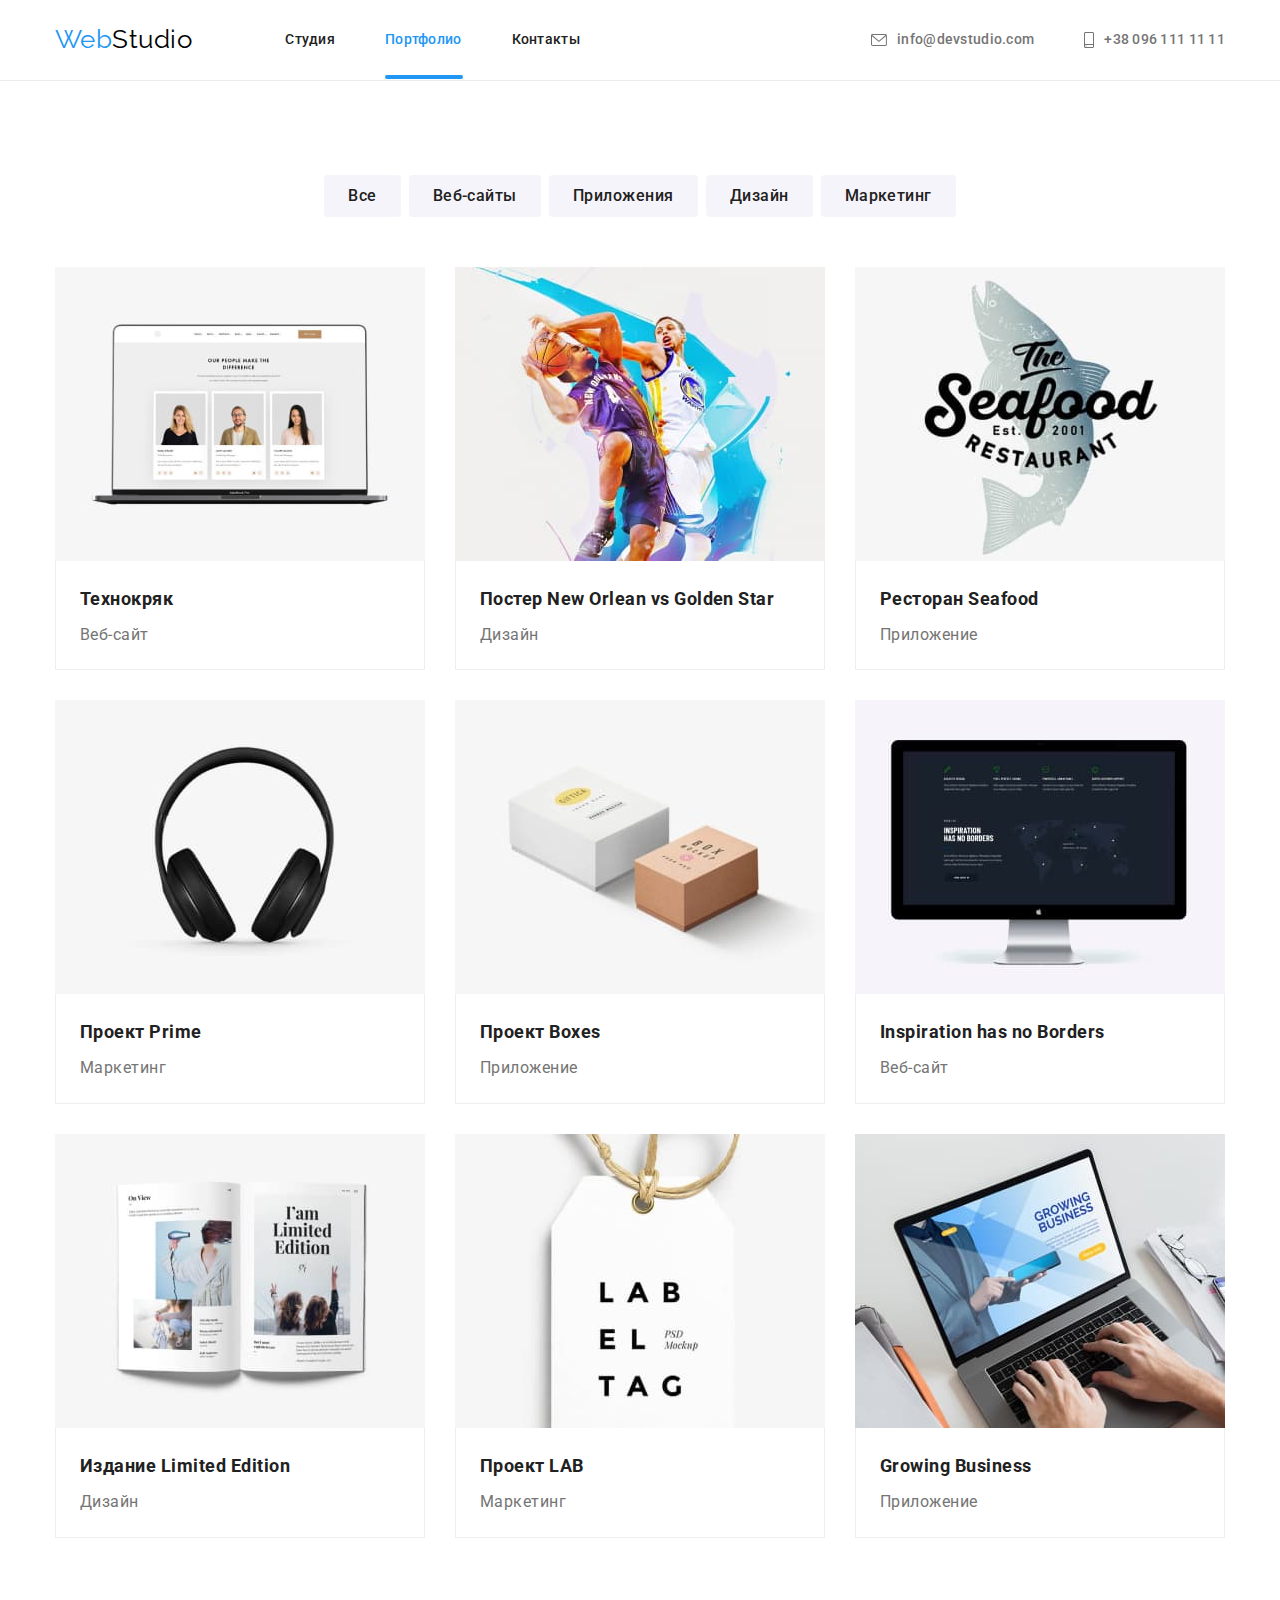
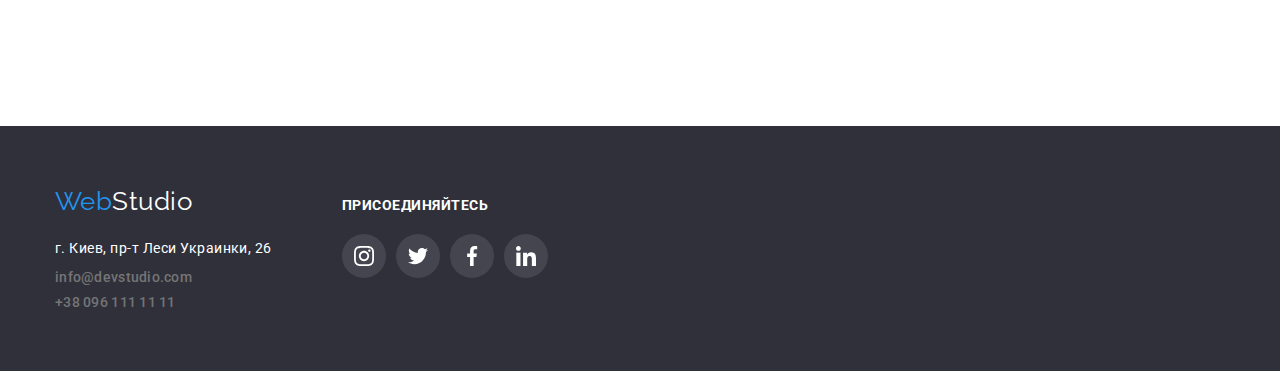
==== portfolio.html @ 4d417df6 "Скопировал данные" ====
<!DOCTYPE html>
<html lang="en">
<head>
    <meta charset="UTF-8">
    <meta http-equiv="X-UA-Compatible" content="IE=edge">
    <meta name="viewport" content="width=device-width, initial-scale=1.0">
    <title>Portfolio</title>
    
    <link href="https://fonts.googleapis.com/css2?family=Raleway:wght@700&family=Roboto:wght@400;500;700;900&display=swap"
        rel="stylesheet">
        <link rel="stylesheet" href="https://cdnjs.cloudflare.com/ajax/libs/modern-normalize/0.2.0/modern-normalize.min.css">
        <link rel="stylesheet" href="https://cdnjs.cloudflare.com/ajax/libs/modern-normalize/0.2.0/modern-normalize.min.css"
            integrity="sha512-sqIVMkf5f8XGYI/UZYGs7wODxlUeoj9JknataPfUwtvrSKWMHrMXGZ7Evb6nabFYJQG15vFFyALe6r0nWCD1Ug=="
            crossorigin="anonymous" referrerpolicy="no-referrer" />
    <link rel="stylesheet" href="./CSS/styles.css">
</head>
<body> 
<header class="header-nav">
    <div class="container header-container">
    <nav class="navigation">
        <a href="index.html" class="logo">
            Web<span class="logo-black">Studio</span>
        </a>
        <ul class="nav-portfolio">
            <li class="item">
                <a href="./index.html " class="nav">Студия</a>
            </li>
            <li class="item">
                <a href=" " class="nav-current">Портфолио</a>
            </li>
            <li class="item">
                <a href=" "class="nav">Контакты</a>
            </li>
        </ul>
    </nav>
    <ul class="contacts">
        <li  class="contacts-item">
            <a href="mailto:info@devstudio.com" class="contacts-link">
                <svg class="icon-envelope" width="16px" height="12px">
                    <use href="./images/icons/symbol-defs.svg#icon-phone1"></use>
                </svg>info@devstudio.com</a>
        </li>

        <li  class="contacts-item">
            <a href="tel:+380961111111" class="contacts-link">
                <svg class="icon-phone" width="10px" height="16px">
                    <use href="./images/icons/symbol-defs.svg#icon-smartphone"></use>
                </svg>+38 096 111 11 11</a>
        </li>



    </ul>
    </div>

</header>
<main>
    <section class="section-portfolio">
        <div class="container">
        <h1 class="work-list visually-hidden">Портфолио Работ</h1>
        <ul class="button-portfolio">
            <li class="btm-portfolio"> <button type="button" class="button-current">Все</button> </li>
            <li class="btm-portfolio" > <button type="button" class="button-current">Веб-сайты</button> </li>
            <li class="btm-portfolio"> <button type="button" class="button-current">Приложения</button> </li>
            <li class="btm-portfolio"> <button type="button" class="button-current">Дизайн</button> </li>
            <li class="btm-portfolio"> <button type="button" class="button-current">Маркетинг</button> </li>
            

        </ul>
    
        <h2 class="work-list visually-hidden">Примеры Работ</h2>
            <ul class="work-box">
            <li class="examples-box"> 
                <a class="type-link" href=""> 
                    <div class="box-portfolio-img">
            <img src="./images/Portfolio/img1.jpg" alt="Изображен макет сайт" width="370" height="294">
        <p class="overlay">Технокряк это современная
            площадка распространения коронавируса.
            Компании используют эту платформу для цифрового
            шпионажа и атак на защищённые сервера конкурентов. </p>
        </div>
           
                <div class="type-cover"> 
                <h3 class="examples">Технокряк</h3>
            <p class="examples-list">Веб-сайт</p>
            </div>
            </a>
            </li>

            <li class="examples-box" > <a class="type-link" href=""> <div class="box-portfolio-img"><p class="overlay">Технокряк это современная
                площадка распространения коронавируса.
                Компании используют эту платформу для цифрового
                шпионажа и атак на защищённые сервера конкурентов. </p><img src="./images/Portfolio/img2.jpg" alt="Баскетболисты New Orlean vs Golden Star" width="370" height="294">
                </div>
                <div class="type-cover"> 
                <h3 class="examples">Постер New Orlean vs Golden Star</h3>
            <p class="examples-list">Дизайн</p>
            </div>
            </a>
        </li>
            

            <li class="examples-box"> <a class="type-link" href="">
                <div class="box-portfolio-img"><p class="overlay">Технокряк это современная
                площадка распространения коронавируса.
                Компании используют эту платформу для цифрового
                шпионажа и атак на защищённые сервера конкурентов. </p> <img src="./images/Portfolio/img3.jpg" alt="Логотип ресторана" width="370" height= "294"> 
            </div>
                <div class="type-cover"> 
                <h3 class="examples">Ресторан Seafood</h3>
            <p class="examples-list">Приложение</p>
        </div>
        </a>
        </li>
            
            <li class="examples-box">  <a class="type-link" href=""> <div class="box-portfolio-img"><p class="overlay">Технокряк это современная
                площадка распространения коронавируса.
                Компании используют эту платформу для цифрового
                шпионажа и атак на защищённые сервера конкурентов. </p><img src="./images/Portfolio/img4.jpg" alt="Фото наушников" width="370" height= "294">
            </div>
                <div class="type-cover">
                <h3 class="examples">Проект Prime</h3>
            <p class="examples-list">Маркетинг</p>
        </div>
        </a>
        </li>
            
            <li class="examples-box"> <a class="type-link" href="">
                <div class="box-portfolio-img"><p class="overlay">Технокряк это современная
                площадка распространения коронавируса.
                Компании используют эту платформу для цифрового
                шпионажа и атак на защищённые сервера конкурентов. </p> <img src="./images/Portfolio/img5.jpg" alt="Изображены коробки" width="370" height="294">
                </div>
                <div class="type-cover">
                <h3 class="examples">Проект Boxes</h3>
            <p class="examples-list">Приложение</p>
        </div>
        </a>
        </li>

            <li class="examples-box"> <a class="type-link" href=""> <div class="box-portfolio-img"> <p class="overlay">Технокряк это современная
                площадка распространения коронавируса.
                Компании используют эту платформу для цифрового
                шпионажа и атак на защищённые сервера конкурентов. </p><img src="./images/Portfolio/img6.jpg" alt="Изображен монитор" width="370" height="294">
            </div>
                <div class="type-cover">
                <h3 class="examples">Inspiration has no Borders</h3>
            <p class="examples-list">Веб-сайт</p>
        </div>
        </a>
       </li>

            <li class="examples-box"> <a class="type-link" href=""> <div class="box-portfolio-img"><p class="overlay">Технокряк это современная
                площадка распространения коронавируса.
                Компании используют эту платформу для цифрового
                шпионажа и атак на защищённые сервера конкурентов. </p> <img src="./images/Portfolio/img7.jpg" alt="Изображение журнала" width="370" height="294">
            </div>
                <div class="type-cover">
                <h3 class="examples">Издание Limited Edition</h3>
            <p class="examples-list">Дизайн</p>
            </div>
            </a>
        </li>

            <li class="examples-box"> <a class="type-link" href=""> <div class="box-portfolio-img"><p class="overlay">Технокряк это современная
                площадка распространения коронавируса.
                Компании используют эту платформу для цифрового
                шпионажа и атак на защищённые сервера конкурентов. </p> <img src="./images/Portfolio/img8.jpg" alt="Изоброжена бирка с символами" width="370" height="294">
            </div>
                <div class="type-cover">
                <h3 class="examples">Проект LAB</h3>
            <p class="examples-list">Маркетинг</p>
        </div>
        </a>
    </li>
            

            <li class="examples-box"> <a class="type-link" href=""><div class="box-portfolio-img"><p class="overlay">Технокряк это современная
                площадка распространения коронавируса.
                Компании используют эту платформу для цифрового
                шпионажа и атак на защищённые сервера конкурентов. </p> <img src="./images/Portfolio/img9.jpg" alt="Изображен ноутбук" width="370" height="294">
                </div>
                <div class="type-cover">
                <h3 class="examples">Growing Business</h3>
            <p class="examples-list">Приложение</p>
        </div>
        </a>
        </li>
            </div>
            
        </ul>
    </section>
    </main>
    
    <footer class="footer">
        <div class="container current-container">
            <div class="logo-container">
                <a href="/index.html" class="logo-footer">
                    Web<span class="logo-white">Studio</span>
                </a>
        
                <address class="footer-address">
                    <p class="address">г. Киев, пр-т Леси Украинки, 26</p>
                    <ul class="contacts-footer">
                        <li class="mail"><a class="contacts-link-foot" href="mailto:info@devstudio.com">info@devstudio.com</a>
                        </li>
                        <li class="mail"> <a class="contacts-link-foot" href="tel:+380961111111">+38 096 111 11 11</a> </li>
                    </ul>
                </address>
            </div>
            <div class="social-corner">
                <h2 class="sociale-title">Присоединяйтесь</h2>
                <ul class="social-footer">
                    <li class=" socical-footer-item">
                        <a href="" class="socical-footer-link">
                            <svg class="socical-footer-icon">
                                <use href="./images/icons/sprite.svg#icon-instagram-2">
        
                                </use>
                            </svg>
                        </a>
                    </li>
                    <li class=" socical-footer-item">
                        <a href="" class="socical-footer-link"> <svg class="socical-footer-icon">
                                <use href="./images/icons/sprite.svg#icon-twitter-1">
        
                                </use>
                            </svg></a>
                    </li>
                    <li class=" socical-footer-item">
                        <a href="" class="socical-footer-link"><svg class="socical-footer-icon">
                                <use href="./images/icons/sprite.svg#icon-facebook-1">
        
                                </use>
                            </svg></a>
                    </li>
                    <li class=" socical-footer-item">
                        <a href="" class="socical-footer-link"><svg class="socical-footer-icon">
                                <use href="./images/icons/sprite.svg#icon-linkedin-1">
        
                                </use>
                            </svg></a>
                    </li>
                </ul>
            </div>
        </div>
    </footer>

</body>
</html>
---- CSS/styles.css ----
/* основной цвет ntcnf #212121 */
/* вторичный цвет #757575 */
/* Белый цвет */
/* Ацент- #2196F3 */
/* цвет контактов футера rgba(255, 255, 255, 0.6);*/
/* вторичный цвет фона #F5F4FA */

:root {
  --primary-texr-color: #212121;
  --title-text-color: #757575;
  --accent-color: #2196f3;
  --white-color: #fff;
  --black-color: #000000;
  --color-baner: #2f303a;
  --current-fon-color: #f5f4fa;
}
h1,
h2,
h3,
h4,
h5,
h6,
p {
  margin-top: 0px;
  margin-bottom: 0px;
}
ul,
ol {
  margin-top: 0px;
  margin-bottom: 0px;
  padding-left: 0px;
}
img {
  display: block;
}
body {
  color: var(--title-text-color);
  background-color: var(--white-color);
  font-family: roboto, sans-serif;
  letter-spacing: 0.03em;
  margin: 0px;
}

/* ***Шапка сайта**** */
/* Logo  для индекса и портфолио*/
.container {
  width: 1200px;
  margin: auto;
  padding-left: 15px;
  padding-right: 15px;
}

.header-container {
  display: flex;
  align-items: center;
}
.navigation {
  display: flex;
  align-items: center;
}
.logo {
  color: var(--accent-color);

  font-family: Raleway;
  font-weight: 400;
  font-size: 26px;
  line-height: 1.19;
  text-decoration: none;
  margin-right: 93px;
  padding-top: 24px;
  padding-bottom: 25px;
  display: block;
}

.logo :hover {
  color: var(--accent-color);
}
.logo-black {
  color: var(--black-color);
  font-family: Raleway;
  font-weight: 400;
  font-size: 26px;
  line-height: 1.19;
}
/* Site-nav */
.site-nav {
  list-style-type: none;
  display: flex;
  align-items: center;
}
.site-nav .link {
  color: var(--primary-texr-color);
  font-weight: 500;
  font-size: 14px;
  line-height: 1.14;
  letter-spacing: 0.02em;
  text-decoration: none;
  transition-property: color;
  transition-duration: 250ms;
  transition-timing-function: cubic-bezier(0.4, 0, 0.2, 1);
}
.link,
.current {
  padding-top: 32px;
  padding-bottom: 32px;
  display: block;
}

.item:not(:last-child) {
  margin-right: 50px;
}
.site-nav .link:hover,
.site-nav .link:focus {
  color: var(--accent-color);
}
.site-nav .link.current {
  color: var(--accent-color);
}
.nav,
.nav-current {
  padding-top: 32px;
  padding-bottom: 32px;
}
/* Contact-list  для индекса и портфолио*/

.contacts-link:hover,
.contacts-link:focus {
  color: var(--accent-color);
}

.icon-envelope:hover,
.icon-envelope:focus {
  fill: var(--accent-color);
}
.icon-phone:hover,
.icon-phone:focus {
  fill: var(--accent-color);
}
.icon-envelope,
.icon-phone {
  margin-right: 10px;
  fill: currentColor;
}

.contacts-item:not(:last-child) {
  margin-right: 50px;
}
.contacts {
  list-style-type: none;
  margin-left: auto;
  display: flex;
}
.contacts-link {
  color: var(--title-text-color);
  text-decoration: none;
  font-weight: 500;
  font-size: 14px;
  line-height: 1.14;
  letter-spacing: 0.02em;
  font-style: normal;
  display: flex;
  align-items: center;
  transition-property: color;
  transition-duration: 250ms;
  transition-timing-function: cubic-bezier(0.4, 0, 0.2, 1);
}

.contacts-link-foot {
  color: var(--title-text-color);
  text-decoration: none;
  font-weight: 500;
  font-size: 14px;
  line-height: 1.14;
  letter-spacing: 0.02em;
  font-style: normal;
  transition-duration: 250ms;
  transition-timing-function: cubic-bezier(0.4, 0, 0.2, 1);
}
.contacts-link-foot:hover,
.contacts-link-foot:focus {
  color: var(--accent-color);
}

.contacts-link {
  padding-top: 32px;
  padding-bottom: 32px;
}
.contacts-link-foot {
  display: block;
}

/* ***Блок-герой*** */
.hero {
  background-color: var(--color-baner);
  padding-top: 200px;
  padding-bottom: 200px;
  height: 600px;
  width: 1600px;
  background-image: linear-gradient(rgba(47, 48, 58, 0.4), rgba(47, 48, 58, 0.4)),
    url(../images/Img-min.jpg);
  background-repeat: no-repeat;
  background-position: center;
  background-size: cover;
}
.hero-title {
  color: var(--white-color);
  font-weight: 900;
  font-size: 44px;
  line-height: 1.36;
  text-align: center;
  text-transform: uppercase;
  margin-bottom: 30px;
}

/* Section */
.feat {
  padding-top: 94px;
  padding-bottom: 94px;
}
.section {
  padding-bottom: 94px;
}

.section-title {
  color: var(--primary-texr-color);
  font-weight: 700;
  font-size: 36px;
  line-height: 1.16;
  text-align: center;
}
.heading {
  margin-bottom: 50px;
}

.image-box {
  list-style-type: none;
  display: flex;
  justify-content: space-between;
}
.hidden {
  display: none;
}

.ibox {
  position: relative;
}

.image-box-text {
  position: absolute;
  width: 100%;
  bottom: 0px;
  font-weight: bold;
  font-size: 14px;
  line-height: 1.14;
  text-align: center;
  text-transform: uppercase;
  color: var(--white-color);
  background: rgba(47, 48, 58, 0.8);
  padding-top: 27px;
  padding-bottom: 27px;
}

/* Features */
.features {
  color: var(--primary-texr-color);
  font-weight: 700;
  font-size: 14px;
  line-height: 1.14;
  text-transform: uppercase;
  margin-bottom: 10px;
}
.section-features {
  list-style-type: none;
  display: flex;
}

.features-list {
  color: var(--title-text-color);
  font-weight: 400;
  font-size: 14px;
  line-height: 1.7;
}
.advantages {
  margin-right: 30px;
}
.advantages:last-child {
  margin-right: 0px;
}

.advantages-icon {
  display: flex;
  height: 120px;
  justify-content: center;
  align-items: center;
  background: #f5f4fa;
  border-radius: 4px;
  margin-bottom: 30px;
}
/* Team-list */

.team {
  display: flex;
  list-style-type: none;
  margin-left: -30px;
  margin-top: -30px;
}

.masters-list {
  margin-left: 30px;
  margin-top: 30px;
  background-color: var(--white-color);
}

.section-team {
  background-color: var(--current-fon-color);
  padding-top: 94px;
  padding-bottom: 94px;
}
.team-list {
  color: var(--primary-texr-color);
  font-weight: 500;
  font-size: 16px;
  line-height: 1.18;
  text-align: center;
  margin-bottom: 10px;
}
.social-list {
  list-style-type: none;
  display: flex;
  justify-content: space-between;
}
.social-list-icon {
  width: 20px;
  height: 20px;
  fill: currentColor;
}
.social-link {
  display: flex;
  width: 44px;
  height: 44px;
  border-radius: 50%;
  background: rgba(255, 255, 255, 0.1);
  align-items: center;
  justify-content: center;
  color: #afb1b8;
  transition-property: color, background-color;
  transition-duration: 250ms;
  transition-timing-function: cubic-bezier(0.4, 0, 0.2, 1);
}
.social-link:hover,
.social-link:focus {
  color: var(--white-color);
  background-color: var(--accent-color);
}

.head {
  margin-bottom: 50px;
}
.team-professional {
  color: var(--title-text-col);
  font-weight: 400;
  font-size: 16px;
  line-height: 1.18;
  text-align: center;
  margin-bottom: 16px;
}

.team-colums {
  padding-top: 30px;
  padding-bottom: 30px;
  padding-left: 32px;
  padding-right: 32px;
}
.masters-list {
  box-shadow: 0px 1px 3px rgba(0, 0, 0, 0.12), 0px 1px 1px rgba(0, 0, 0, 0.14),
    0px 2px 1px rgba(0, 0, 0, 0.2);
  border-radius: 0px 0px 4px 4px;
}

.section-clients {
  background: #ffffff;
}

.clients-title {
  text-align: center;
  color: var(--primary-texr-color);
  font-weight: 700;
  font-size: 36px;
  line-height: 1.16;
  margin-bottom: 50px;
  text-align: center;
}
.section-clients {
  padding-top: 94px;
  padding-bottom: 94px;
}

.clients-list {
  display: flex;
  flex-wrap: wrap;
  margin-top: -30px;
  margin-left: -30px;
  list-style-type: none;
}

.clients-item {
  flex-basis: calc((100% - 6 * 30px) / 6);
  margin-top: 30px;
  margin-left: 30px;
}
.clients-link {
  display: flex;
  justify-content: center;
  align-items: center;
  width: 170px;
  height: 92px;

  border: 1px solid #afb1b8;
  border-radius: 4px;
  transition-property: border-color;
  transition-duration: 250ms;
  transition-timing-function: cubic-bezier(0.4, 0, 0.2, 1);
}

.clients-link:hover .icon-logo,
.clients-link:focus .icon-logo {
  fill: var(--accent-color);
}

.clients-link:hover,
.clients-link:focus {
  border-color: var(--accent-color);
}

.icon-logo {
  width: 106px;
  height: 60px;
  fill: #afb1b8;
  transition-property: fill;
}

/* Вutton  */
.button {
  font-family: inherit;
  font-weight: bold;
  font-size: 16px;
  line-height: 1.87;
  letter-spacing: 0.06em;
  color: var(--white-color);
  background: var(--accent-color);
  padding: 10px 32px;
  border-radius: 4px;
  display: block;
  margin-right: auto;
  margin-left: auto;
  border-color: transparent;
  box-shadow: 0px 4px 4px rgba(0, 0, 0, 0.15);
}
/* Footer */
.footer {
  background-color: var(--color-baner);
  font-family: Roboto;
  font-weight: 500;
  font-size: 14px;
  line-height: 16px;
  letter-spacing: 1.14;
  padding-bottom: 60px;
  padding-top: 60px;
}

.logo-footer {
  color: var(--accent-color);

  font-family: Raleway;
  font-weight: 400;
  font-size: 26px;
  line-height: 1.19;
  text-decoration: none;
}

.logo-footer :hover {
  color: var(--accent-color);
}
.logo-white {
  color: var(--white-color);
  font-family: Raleway;
  font-weight: 400;
  font-size: 26px;
  line-height: 1.19;
}
.footer-address {
  margin-top: 20px;
}
.address {
  color: var(--white-color);
  font-style: normal;
  font-weight: 400;
  font-size: 14px;
  line-height: 1.7;
  margin-bottom: 9px;
}
.contacts-footer {
  color: var(--title-text-color);
  text-decoration: none;
  font-weight: 500;
  font-size: 14px;
  line-height: 1.14;
  letter-spacing: 0.02em;
  font-style: normal;
  list-style-type: none;
}

.mail:not(:last-child) {
  margin-bottom: 9px;
}
.social-footer {
  list-style-type: none;
}
.socical-footer-icon {
  width: 20px;
  height: 20px;
}
.socical-footer-link {
  display: flex;
  align-items: center;
  justify-content: center;
  width: 44px;
  height: 44px;
  border-radius: 50%;
  background-color: rgba(255, 255, 255, 0.1);
  margin-right: 10px;
  fill: var(--white-color);
  transition-property: background-color;
  transition-duration: 250ms;
  transition-timing-function: cubic-bezier(0.4, 0, 0.2, 1);
}

.socical-footer-link:hover,
.socical-footer-link:focus {
  background-color: var(--accent-color);
}

.social-footer {
  display: flex;
}
.social-corner {
  margin-left: 70px;
}
.current-container {
  display: flex;
  align-items: baseline;
}
.sociale-title {
  font-size: 14px;
  line-height: 1.14;
  text-transform: uppercase;
  color: var(--white-color);

  margin-bottom: 20px;
}

.subscription {
  margin-left: 93px;
}
.subscription-title {
  font-size: 14px;
  line-height: 1.14;
  text-transform: uppercase;
  color: #ffffff;

  margin-bottom: 20px;
}

.subscription-form {
  display: flex;
}

.footer-input {
  width: 358px;
  height: 50px;
  background-color: transparent;
  padding: 15px;
  border: 1px solid rgba(255, 255, 255, 0.3);
  box-sizing: border-box;
  filter: drop-shadow(0px 4px 4px rgba(0, 0, 0, 0.15));
  border-radius: 4px;
  outline: none;

  color: #ffffff;
}

.footer-input:focus {
  border-color: var(--accent-color);

  transition-property: border-color;
  transition-duration: 250ms;
  transition-timing-function: cubic-bezier(0.4, 0, 0.2, 1);
}

.footer-input::placeholder {
  font-size: 16px;
  line-height: 1.25;
  color: rgba(255, 255, 255, 0.6);
}

.footer-submit-button {
  display: inline-flex;
  align-items: center;
  text-align: center;
  font-size: 16px;
  line-height: 1.8;
  letter-spacing: 0.06em;
  padding-bottom: 10px;
  padding-top: 10px;
  padding-left: 29px;
  padding-right: 28px;
  margin-left: 12px;

  background: var(--accent-color);
  color: #ffffff;
  box-shadow: 0px 4px 4px rgba(0, 0, 0, 0.15);
  border-radius: 4px;
  border-color: transparent;

  cursor: pointer;
  outline: none;
}

.icon-submit-svg {
  margin-left: 10px;
  width: 24px;
  height: 24px;
}

/* Портфолио */
/* Навигация страницы портфолио */
.header-nav {
  border-bottom: 1px solid #ececec;
}
.nav-portfolio,
.nav {
  color: var(--primary-texr-color);
  font-weight: 500;
  font-size: 14px;
  line-height: 1.14;
  letter-spacing: 0.02em;
  text-decoration: none;
  list-style-type: none;
  transition-property: color;
  transition-duration: 250ms;
  transition-timing-function: cubic-bezier(0.4, 0, 0.2, 1);
}
.nav-portfolio {
  list-style-type: none;
  display: flex;
  align-items: center;
}
.nav-portfolio .nav:hover,
.nav-portfolio .nav:focus {
  color: var(--accent-color);
  text-decoration: none;
}
.nav-portfolio .nav-current {
  color: var(--accent-color);
  text-decoration: none;
}
/* .section-portfolio */
.section-portfolio {
  color: var(--primary-texr-color);
  padding-bottom: 94px;
  padding-top: 94px;
}

/* примеры работ */
.work-box {
  display: flex;
  flex-wrap: wrap;
  list-style-type: none;
  margin-top: -30px;
  margin-left: -30px;
  margin-bottom: 94px;
}
.examples-box {
  margin-top: 30px;
  margin-left: 30px;
}

.overlay {
  position: absolute;
  top: 0px;
  left: 0px;
  height: 100%;
  width: 100%;
  background-color: rgba(33, 150, 243, 0.9);
  color: var(--white-color);
  padding-left: 24px;
  padding-right: 24px;
  padding-top: 63px;
  padding-bottom: 63px;
  overflow: auto;
  transform: translateY(100%);
  font-size: 18px;
  line-height: 1.56;
  transition-property: transform;
  transition-duration: 250ms;
  transition-timing-function: cubic-bezier(0.4, 0, 0.2, 1);
}

.box-portfolio-img {
  position: relative;
  overflow: hidden;
}
.type-link:hover .overlay,
.type-link:focus .overlay {
  transform: translateY(0%);
  transition-property: transform;
  transition-duration: 250ms;
  transition-timing-function: cubic-bezier(0.4, 0, 0.2, 1);
}
.type-link:hover,
.type-link:focus {
  box-shadow: 0px 3px 1px rgba(0, 0, 0, 0.1), 0px 1px 2px rgba(0, 0, 0, 0.08),
    0px 2px 2px rgba(0, 0, 0, 0.12);
}
.type-link {
  text-decoration: none;
  display: block;
  position: relative;
  transition-property: box-shadow;
  transition-duration: 250ms;
  transition-timing-function: cubic-bezier(0.4, 0, 0.2, 1);
}

.type-cover {
  padding-left: 24px;
  padding-right: 24px;
  border-bottom: 1px solid #eeeeee;
  border-right: 1px solid #eeeeee;
  border-left: 1px solid #eeeeee;
  padding-top: 20px;
  padding-bottom: 20px;
}
.work-list {
  font-family: Roboto;
  font-style: normal;
  font-weight: bold;
  font-size: 36px;
  line-height: 1.16;
  text-align: center;
  letter-spacing: 0.03em;
}
.examples {
  color: var(--primary-texr-color);
  font-family: Roboto;
  font-weight: 700;
  font-size: 18px;
  line-height: 2;
  margin-bottom: 4px;
}
.examples-list {
  color: var(--title-text-color);
  font-family: Roboto;
  font-weight: 400;
  font-size: 16px;
  line-height: 1.8;
}
/* Button-portfolio */
.button-portfolio .button-current {
  color: var(--primary-texr-color);
  background-color: var(--current-fon-color);
  font-family: inherit;
  font-weight: 500;
  font-size: 16px;
  line-height: 1.6;
  text-align: center;
  letter-spacing: 0.03em;
  color: #212121;
  background: #f5f4fa;
  cursor: pointer;
  border-radius: 4px;
  border-color: transparent;
  transition-property: color, background-color, box-shadow;
  transition-duration: 250ms;
  transition-timing-function: cubic-bezier(0.4, 0, 0.2, 1);
}
.button-current {
  padding: 6px 22px;
}
.button-portfolio {
  display: flex;
  list-style-type: none;
  justify-content: center;
  margin-bottom: 50px;
}

.btm-portfolio:not(:last-child) {
  margin-right: 8px;
}
.button-portfolio:focus,
.button-current:hover,
.button-current:focus {
  color: var(--white-color);
  background-color: var(--accent-color);
  box-shadow: 0px 3px 1px rgba(0, 0, 0, 0.1), 0px 1px 2px rgba(0, 0, 0, 0.08),
    0px 2px 2px rgba(0, 0, 0, 0.12);
}
.button-current:focus,
.button-current:hover {
  color: var(--white-color);
  background-color: var(--accent-color);
}
.backdrop {
  position: fixed;
  top: 0;
  left: 0;
  width: 100vw;
  height: 100vh;
  background-color: rgba(0, 0, 0, 0.2);
  transition-property: opacity, visibility;
  transition-duration: 250ms;
  transition-timing-function: cubic-bezier(0.4, 0, 0.2, 1);
}
.modal {
  position: absolute;
  left: 50%;
  top: 50%;
  width: 528px;
  height: 580px;
  background-color: var(--white-color);
  transform: translate(-50%, -50%);
  box-shadow: 0px 1px 3px rgba(0, 0, 0, 0.12), 0px 1px 1px rgba(0, 0, 0, 0.14),
    0px 2px 1px rgba(0, 0, 0, 0.2);
  border-radius: 4px;
  padding: 40px;
}
.close-btn {
  position: absolute;
  top: 8px;
  right: 8px;
  cursor: pointer;

  display: flex;
  justify-content: center;
  align-items: center;
  width: 30px;
  height: 30px;
  border-radius: 50%;
  border: 1px solid rgba(0, 0, 0, 0.1);
  background-color: transparent;
}

.close-btn:focus {
  fill: var(--accent-color);
}

.close-svg:hover {
  fill: var(--accent-color);
}

.is-hidden {
  opacity: 0;
  visibility: hidden;
  pointer-events: none;
}
.current {
  position: relative;
}
.current::after {
  content: '';
  display: block;
  position: absolute;
  width: 48px;
  height: 4px;
  background: var(--accent-color);
  border-radius: 2px;
  bottom: 0;
}
.nav-current {
  position: relative;
}
.nav-current::after {
  content: '';
  display: block;
  position: absolute;
  width: 78px;
  height: 4px;
  background: var(--accent-color);
  border-radius: 2px;
  bottom: 0;
}
/* Modal-form */
.modal-form {
  display: flex;
  flex-direction: column;
}
.modal-form-head {
  color: var(--black-color);
  font-family: Roboto;
  font-weight: 700;
  font-size: 20px;
  line-height: 1.15;
  text-align: center;
  letter-spacing: 0.03em;
  margin-bottom: 28px;
}
.modal-form-field {
  font-family: Roboto;
  font-weight: 400;
  font-size: 12px;
  line-height: 1.16;
  color: var(--title-text-color);
  margin-bottom: 10px;

  letter-spacing: 0.01em;

  color: #757575;
}

.modal-form-field-curent {
  font-family: Roboto;
  font-weight: 400;
  font-size: 12px;
  line-height: 1.16;
  color: var(--title-text-color);
  margin-bottom: 10px;
  letter-spacing: 0.01em;
  color: #757575;
  margin-bottom: 10px;
}
.modal-form-input-wrapper {
  margin-top: 4px;
  display: block;
  position: relative;
}
.modal-form-input {
  width: 100%;
  height: 40px;
  border: 1px solid rgba(33, 33, 33, 0.2);
  box-sizing: border-box;
  border-radius: 4px;
  padding-left: 42px;
  transition-property: border-color;
  transition-duration: 250ms;
  transition-timing-function: cubic-bezier(0.4, 0, 0.2, 1);
}
.modal-form-input:focus,
.modal-form-input:hover {
  outline: none;
  border-color: var(--accent-color);
}

.modal-form-input:focus + .socical-footer-icon-current,
.modal-form-input:hover + .socical-footer-icon-current {
  fill: var(--accent-color);
}

.socical-footer-icon-current {
  position: absolute;
  top: 50%;
  transform: translateY(-50%);
  display: block;
  width: 18px;
  height: 18px;
  left: 12px;
  transition-property: fill;
  transition-duration: 250ms;
  transition-timing-function: cubic-bezier(0.4, 0, 0.2, 1);
}

.modal-form-messege {
  width: 100%;
  height: 120px;
  margin-top: 4px;
  border: 1px solid rgba(33, 33, 33, 0.2);
  padding: 12px 16px;
  resize: none;
  outline: none;
  border-radius: 4px;
}

.modal-form-messege::placeholder {
  font-family: Roboto;
  font-weight: 400;
  font-size: 12px;
  line-height: 1.16px;
  letter-spacing: 0.01em;

  color: rgba(117, 117, 117, 0.5);
}
.modal-form-messege:focus,
.modal-form-messege:hover {
  outline: none;
  border-color: var(--accent-color);
  transition-duration: 250ms;
  transition-timing-function: cubic-bezier(0.4, 0, 0.2, 1);
}

.modal-form-checkbox:checked + .modal-form-checkbox-label::before {
  background-color: var(--accent-color);
  background-image: url(../images/icons/Vector.svg);
  background-repeat: no-repeat;
  background-origin: border-box;
  background-position: center;
  border-color: transparent;
}
.modal-form-checkbox-label::before {
  display: block;
  content: '';
  width: 16px;
  height: 15px;
  border: 2px solid black;
  border-radius: 2px;
  cursor: pointer;
  margin-right: 7px;
}
.visually-hidden {
  position: absolute !important;
  clip: rect(1px 1px 1px 1px); /* IE6, IE7 */
  clip: rect(1px, 1px, 1px, 1px);
  padding: 0 !important;
  border: 0 !important;
  height: 1px !important;
  width: 1px !important;
  overflow: hidden;
}
.modal-form-checkbox:focus + .modal-form-checkbox-label::before {
  outline: none;
  border-color: var(--accent-color);
}
.modal-form-checkbox-label {
  display: flex;
  align-items: center;

  font-family: Roboto;
  font-weight: 400;
  font-size: 14px;
  line-height: 1.7px;
  letter-spacing: 0.03em;
  color: #757575;
  margin-bottom: 30px;
  margin-left: 14px;
}
.modal-form-label-link {
  color: var(--accent-color);
  line-height: 1.71;
  text-decoration-line: underline;
}
.modal-form-btn {
  display: block;
  padding: 10px 55px;
  width: 200px;
  height: 50px;
  margin: 0 auto;
  font-size: 16px;
  line-height: 1.8;
  letter-spacing: 0.06em;
  color: #ffffff;
  background: #188ce8;
  box-shadow: 0px 4px 4px rgba(0, 0, 0, 0.15);
  border-radius: 4px;
  outline: none;
  cursor: pointer;
  border: transparent;
}

.modal-form-btn:focus,
.modal-form-btn:hover {
  box-shadow: 0px 1px 3px rgba(0, 0, 0, 0.12), 0px 1px 1px rgba(0, 0, 0, 0.14),
    0px 2px 1px rgba(0, 0, 0, 0.2);
}
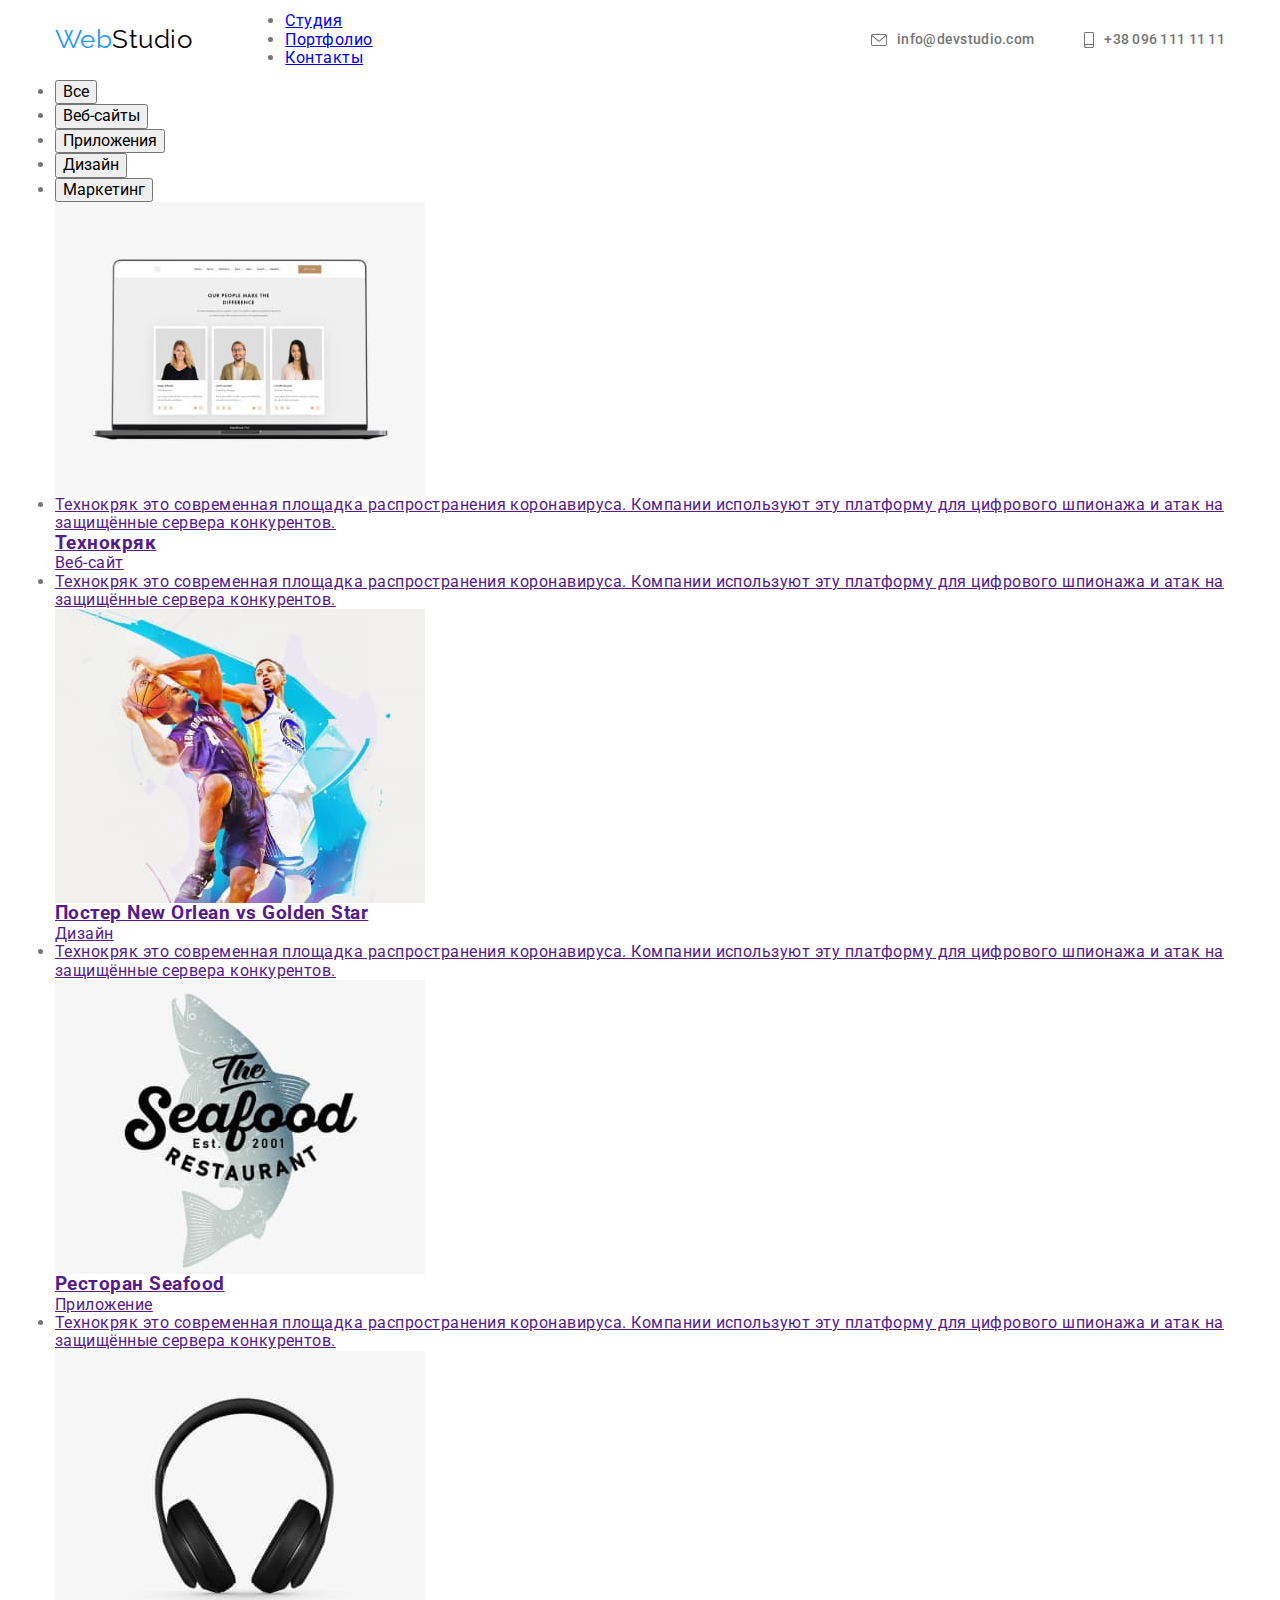
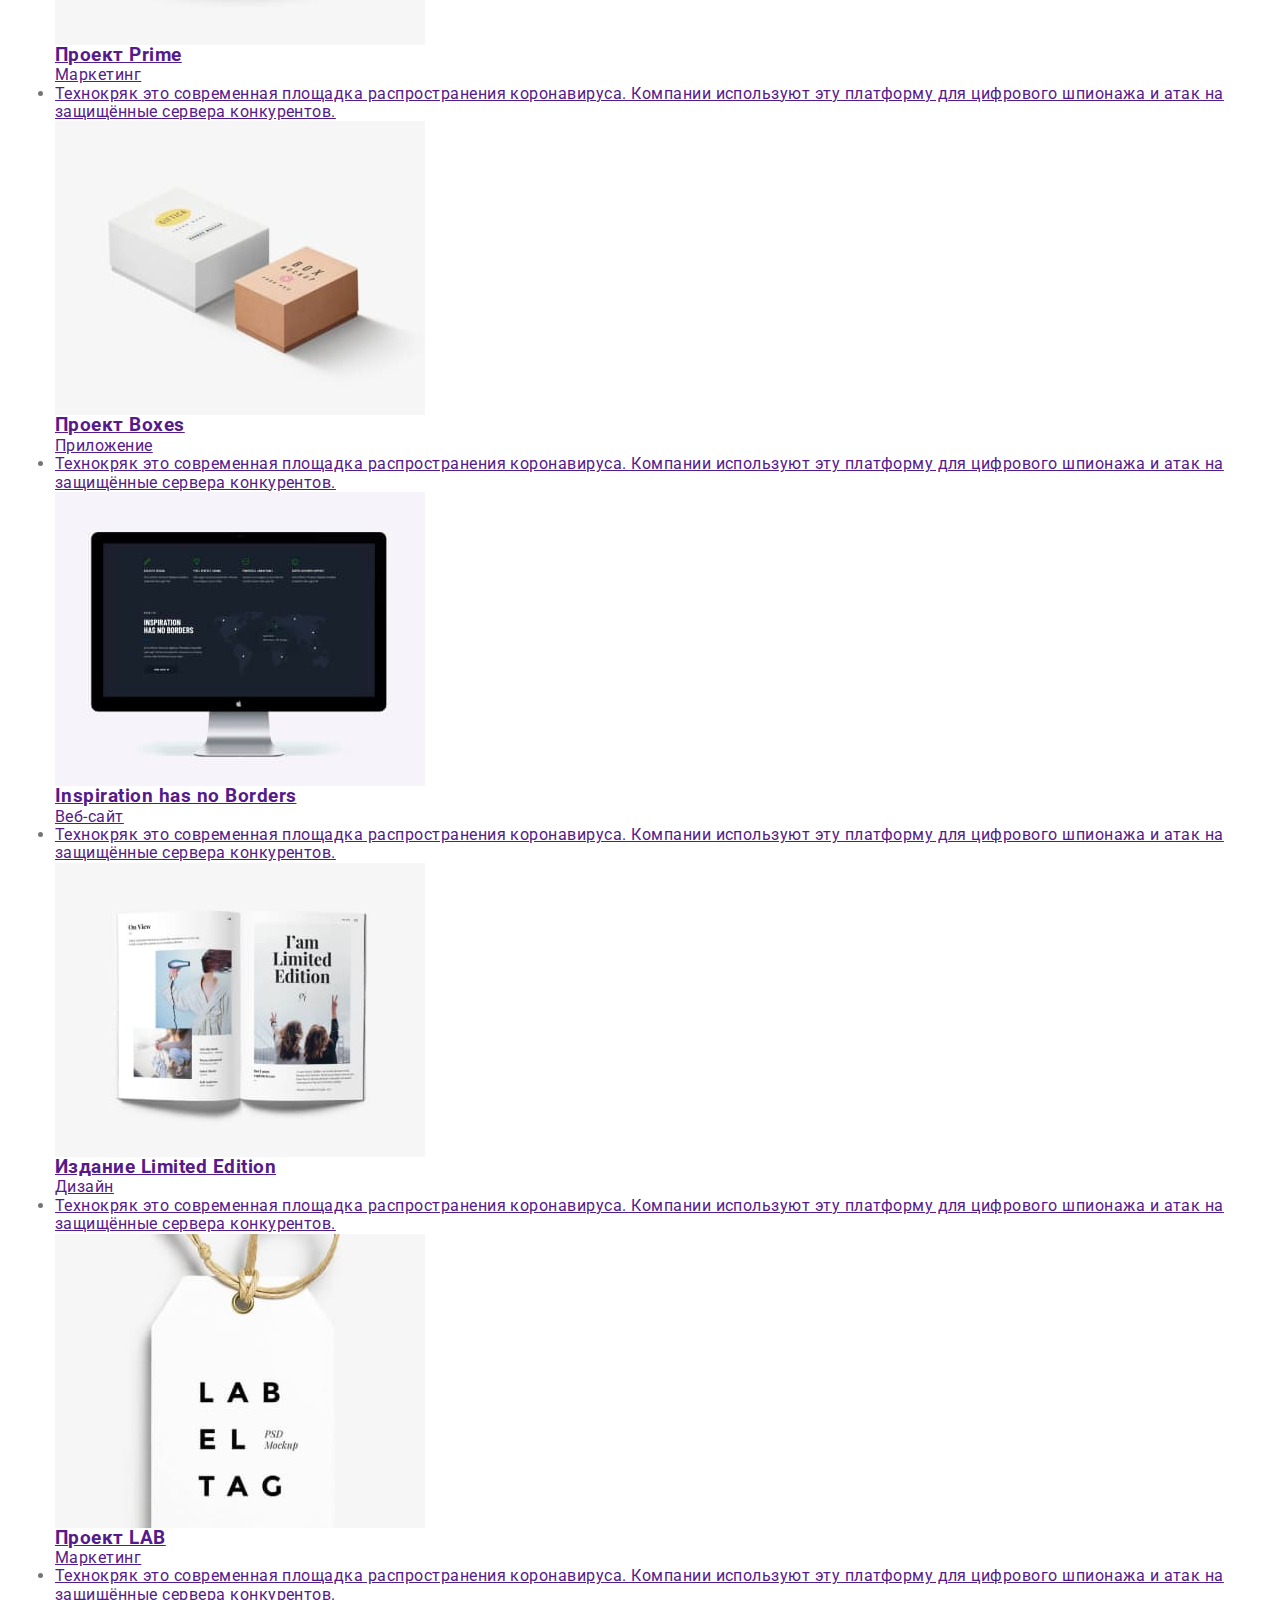
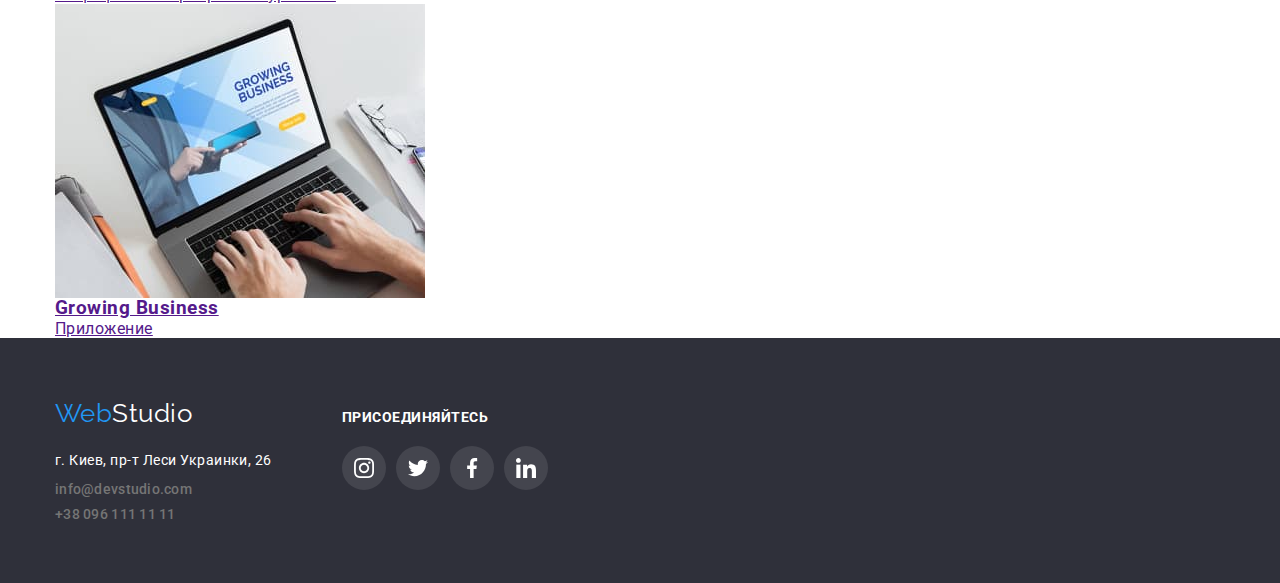
==== commit 3d6c83a3: "сделана архитектура" ====
--- a/portfolio.html
+++ b/portfolio.html
@@ -12,7 +12,7 @@
         <link rel="stylesheet" href="https://cdnjs.cloudflare.com/ajax/libs/modern-normalize/0.2.0/modern-normalize.min.css"
             integrity="sha512-sqIVMkf5f8XGYI/UZYGs7wODxlUeoj9JknataPfUwtvrSKWMHrMXGZ7Evb6nabFYJQG15vFFyALe6r0nWCD1Ug=="
             crossorigin="anonymous" referrerpolicy="no-referrer" />
-    <link rel="stylesheet" href="./CSS/styles.css">
+    <link rel="stylesheet" href="./css/main.min.css">
 </head>
 <body> 
 <header class="header-nav">
--- a/css/main.min.css
+++ b/css/main.min.css
@@ -0,0 +1,2 @@
+:root{--primary-texr-color: #212121;--title-text-color: #757575;--accent-color: #2196f3;--white-color: #fff;--black-color: #000000;--color-baner: #2f303a;--current-fon-color: #f5f4fa}h1,h2,h3,h4,h5,h6,p{margin-top:0px;margin-bottom:0px}ul,ol{margin-top:0px;margin-bottom:0px;padding-left:0px}img{display:block}body{color:var(--title-text-color);background-color:var(--white-color);font-family:roboto, sans-serif;letter-spacing:0.03em;margin:0px}.container{width:1200px;margin:auto;padding-left:15px;padding-right:15px}.visually-hidden{position:absolute !important;clip:rect(1px 1px 1px 1px);clip:rect(1px, 1px, 1px, 1px);padding:0 !important;border:0 !important;height:1px !important;width:1px !important;overflow:hidden}.logo{color:var(--accent-color);font-family:Raleway;font-weight:400;font-size:26px;line-height:1.19;text-decoration:none;margin-right:93px;padding-top:24px;padding-bottom:25px;display:block}.logo :hover{color:var(--accent-color)}.logo-black{color:var(--black-color);font-family:Raleway;font-weight:400;font-size:26px;line-height:1.19}.header-container{display:flex;align-items:center}.navigation{display:flex;align-items:center}.site-nav{list-style-type:none;display:flex;align-items:center}.site-nav .link{color:var(--primary-texr-color);font-weight:500;font-size:14px;line-height:1.14;letter-spacing:0.02em;text-decoration:none;transition-property:color;transition-duration:250ms;transition-timing-function:cubic-bezier(0.4, 0, 0.2, 1)}.link,.current{padding-top:32px;padding-bottom:32px;display:block}.item:not(:last-child){margin-right:50px}.site-nav .link:hover,.site-nav .link:focus{color:var(--accent-color)}.site-nav .link.current{color:var(--accent-color)}.nav,.nav-current{padding-top:32px;padding-bottom:32px}.contacts-link:hover,.contacts-link:focus{color:var(--accent-color)}.icon-envelope:hover,.icon-envelope:focus{fill:var(--accent-color)}.icon-phone:hover,.icon-phone:focus{fill:var(--accent-color)}.icon-envelope,.icon-phone{margin-right:10px;fill:currentColor}.contacts-item:not(:last-child){margin-right:50px}.contacts{list-style-type:none;margin-left:auto;display:flex}.contacts-link{color:var(--title-text-color);text-decoration:none;font-weight:500;font-size:14px;line-height:1.14;letter-spacing:0.02em;font-style:normal;display:flex;align-items:center;transition-property:color;transition-duration:250ms;transition-timing-function:cubic-bezier(0.4, 0, 0.2, 1)}.contacts-link-foot{color:var(--title-text-color);text-decoration:none;font-weight:500;font-size:14px;line-height:1.14;letter-spacing:0.02em;font-style:normal;transition-duration:250ms;transition-timing-function:cubic-bezier(0.4, 0, 0.2, 1)}.contacts-link-foot:hover,.contacts-link-foot:focus{color:var(--accent-color)}.contacts-link{padding-top:32px;padding-bottom:32px}.contacts-link-foot{display:block}.hero{background-color:var(--color-baner);padding-top:200px;padding-bottom:200px;height:600px;width:1600px;background-image:linear-gradient(rgba(47,48,58,0.4), rgba(47,48,58,0.4)),url(../images/Img-min.jpg);background-repeat:no-repeat;background-position:center;background-size:cover}.hero-title{color:var(--white-color);font-weight:900;font-size:44px;line-height:1.36;text-align:center;text-transform:uppercase;margin-bottom:30px}.feat{padding-top:94px;padding-bottom:94px}.section{padding-bottom:94px}.section-title{color:var(--primary-texr-color);font-weight:700;font-size:36px;line-height:1.16;text-align:center}.heading{margin-bottom:50px}.image-box{list-style-type:none;display:flex;justify-content:space-between}.hidden{display:none}.ibox{position:relative}.image-box-text{position:absolute;width:100%;bottom:0px;font-weight:bold;font-size:14px;line-height:1.14;text-align:center;text-transform:uppercase;color:var(--white-color);background:rgba(47,48,58,0.8);padding-top:27px;padding-bottom:27px}.features{color:var(--primary-texr-color);font-weight:700;font-size:14px;line-height:1.14;text-transform:uppercase;margin-bottom:10px}.section-features{list-style-type:none;display:flex}.features-list{color:var(--title-text-color);font-weight:400;font-size:14px;line-height:1.7}.advantages{margin-right:30px}.advantages:last-child{margin-right:0px}.advantages-icon{display:flex;height:120px;justify-content:center;align-items:center;background:#f5f4fa;border-radius:4px;margin-bottom:30px}.team{display:flex;list-style-type:none;margin-left:-30px;margin-top:-30px}.masters-list{margin-left:30px;margin-top:30px;background-color:var(--white-color)}.section-team{background-color:var(--current-fon-color);padding-top:94px;padding-bottom:94px}.team-list{color:var(--primary-texr-color);font-weight:500;font-size:16px;line-height:1.18;text-align:center;margin-bottom:10px}.social-list{list-style-type:none;display:flex;justify-content:space-between}.social-list-icon{width:20px;height:20px;fill:currentColor}.social-link{display:flex;width:44px;height:44px;border-radius:50%;background:rgba(255,255,255,0.1);align-items:center;justify-content:center;color:#afb1b8;transition-property:color, background-color;transition-duration:250ms;transition-timing-function:cubic-bezier(0.4, 0, 0.2, 1)}.social-link:hover,.social-link:focus{color:var(--white-color);background-color:var(--accent-color)}.head{margin-bottom:50px}.team-professional{color:var(--title-text-col);font-weight:400;font-size:16px;line-height:1.18;text-align:center;margin-bottom:16px}.team-colums{padding-top:30px;padding-bottom:30px;padding-left:32px;padding-right:32px}.masters-list{box-shadow:0px 1px 3px rgba(0,0,0,0.12),0px 1px 1px rgba(0,0,0,0.14),0px 2px 1px rgba(0,0,0,0.2);border-radius:0px 0px 4px 4px}.section-clients{background:#ffffff}.clients-title{text-align:center;color:var(--primary-texr-color);font-weight:700;font-size:36px;line-height:1.16;margin-bottom:50px;text-align:center}.section-clients{padding-top:94px;padding-bottom:94px}.clients-list{display:flex;flex-wrap:wrap;margin-top:-30px;margin-left:-30px;list-style-type:none}.clients-item{flex-basis:calc((100% - 6 * 30px) / 6);margin-top:30px;margin-left:30px}.clients-link{display:flex;justify-content:center;align-items:center;width:170px;height:92px;border:1px solid #afb1b8;border-radius:4px;transition-property:border-color;transition-duration:250ms;transition-timing-function:cubic-bezier(0.4, 0, 0.2, 1)}.clients-link:hover .icon-logo,.clients-link:focus .icon-logo{fill:var(--accent-color)}.clients-link:hover,.clients-link:focus{border-color:var(--accent-color)}.icon-logo{width:106px;height:60px;fill:#afb1b8;transition-property:fill}.button{font-family:inherit;font-weight:bold;font-size:16px;line-height:1.87;letter-spacing:0.06em;color:var(--white-color);background:var(--accent-color);padding:10px 32px;border-radius:4px;display:block;margin-right:auto;margin-left:auto;border-color:transparent;box-shadow:0px 4px 4px rgba(0,0,0,0.15)}.footer{background-color:var(--color-baner);font-family:Roboto;font-weight:500;font-size:14px;line-height:16px;letter-spacing:1.14;padding-bottom:60px;padding-top:60px}.logo-footer{color:var(--accent-color);font-family:Raleway;font-weight:400;font-size:26px;line-height:1.19;text-decoration:none}.logo-footer :hover{color:var(--accent-color)}.logo-white{color:var(--white-color);font-family:Raleway;font-weight:400;font-size:26px;line-height:1.19}.footer-address{margin-top:20px}.address{color:var(--white-color);font-style:normal;font-weight:400;font-size:14px;line-height:1.7;margin-bottom:9px}.contacts-footer{color:var(--title-text-color);text-decoration:none;font-weight:500;font-size:14px;line-height:1.14;letter-spacing:0.02em;font-style:normal;list-style-type:none}.mail:not(:last-child){margin-bottom:9px}.social-footer{list-style-type:none}.socical-footer-icon{width:20px;height:20px}.socical-footer-link{display:flex;align-items:center;justify-content:center;width:44px;height:44px;border-radius:50%;background-color:rgba(255,255,255,0.1);margin-right:10px;fill:var(--white-color);transition-property:background-color;transition-duration:250ms;transition-timing-function:cubic-bezier(0.4, 0, 0.2, 1)}.socical-footer-link:hover,.socical-footer-link:focus{background-color:var(--accent-color)}.social-footer{display:flex}.social-corner{margin-left:70px}.current-container{display:flex;align-items:baseline}.sociale-title{font-size:14px;line-height:1.14;text-transform:uppercase;color:var(--white-color);margin-bottom:20px}.subscription{margin-left:93px}.subscription-title{font-size:14px;line-height:1.14;text-transform:uppercase;color:#ffffff;margin-bottom:20px}.subscription-form{display:flex}.footer-input{width:358px;height:50px;background-color:transparent;padding:15px;border:1px solid rgba(255,255,255,0.3);box-sizing:border-box;filter:drop-shadow(0px 4px 4px rgba(0,0,0,0.15));border-radius:4px;outline:none;color:#ffffff}.footer-input:focus{border-color:var(--accent-color);transition-property:border-color;transition-duration:250ms;transition-timing-function:cubic-bezier(0.4, 0, 0.2, 1)}.footer-input::placeholder{font-size:16px;line-height:1.25;color:rgba(255,255,255,0.6)}
+/*# sourceMappingURL=main.min.css.map */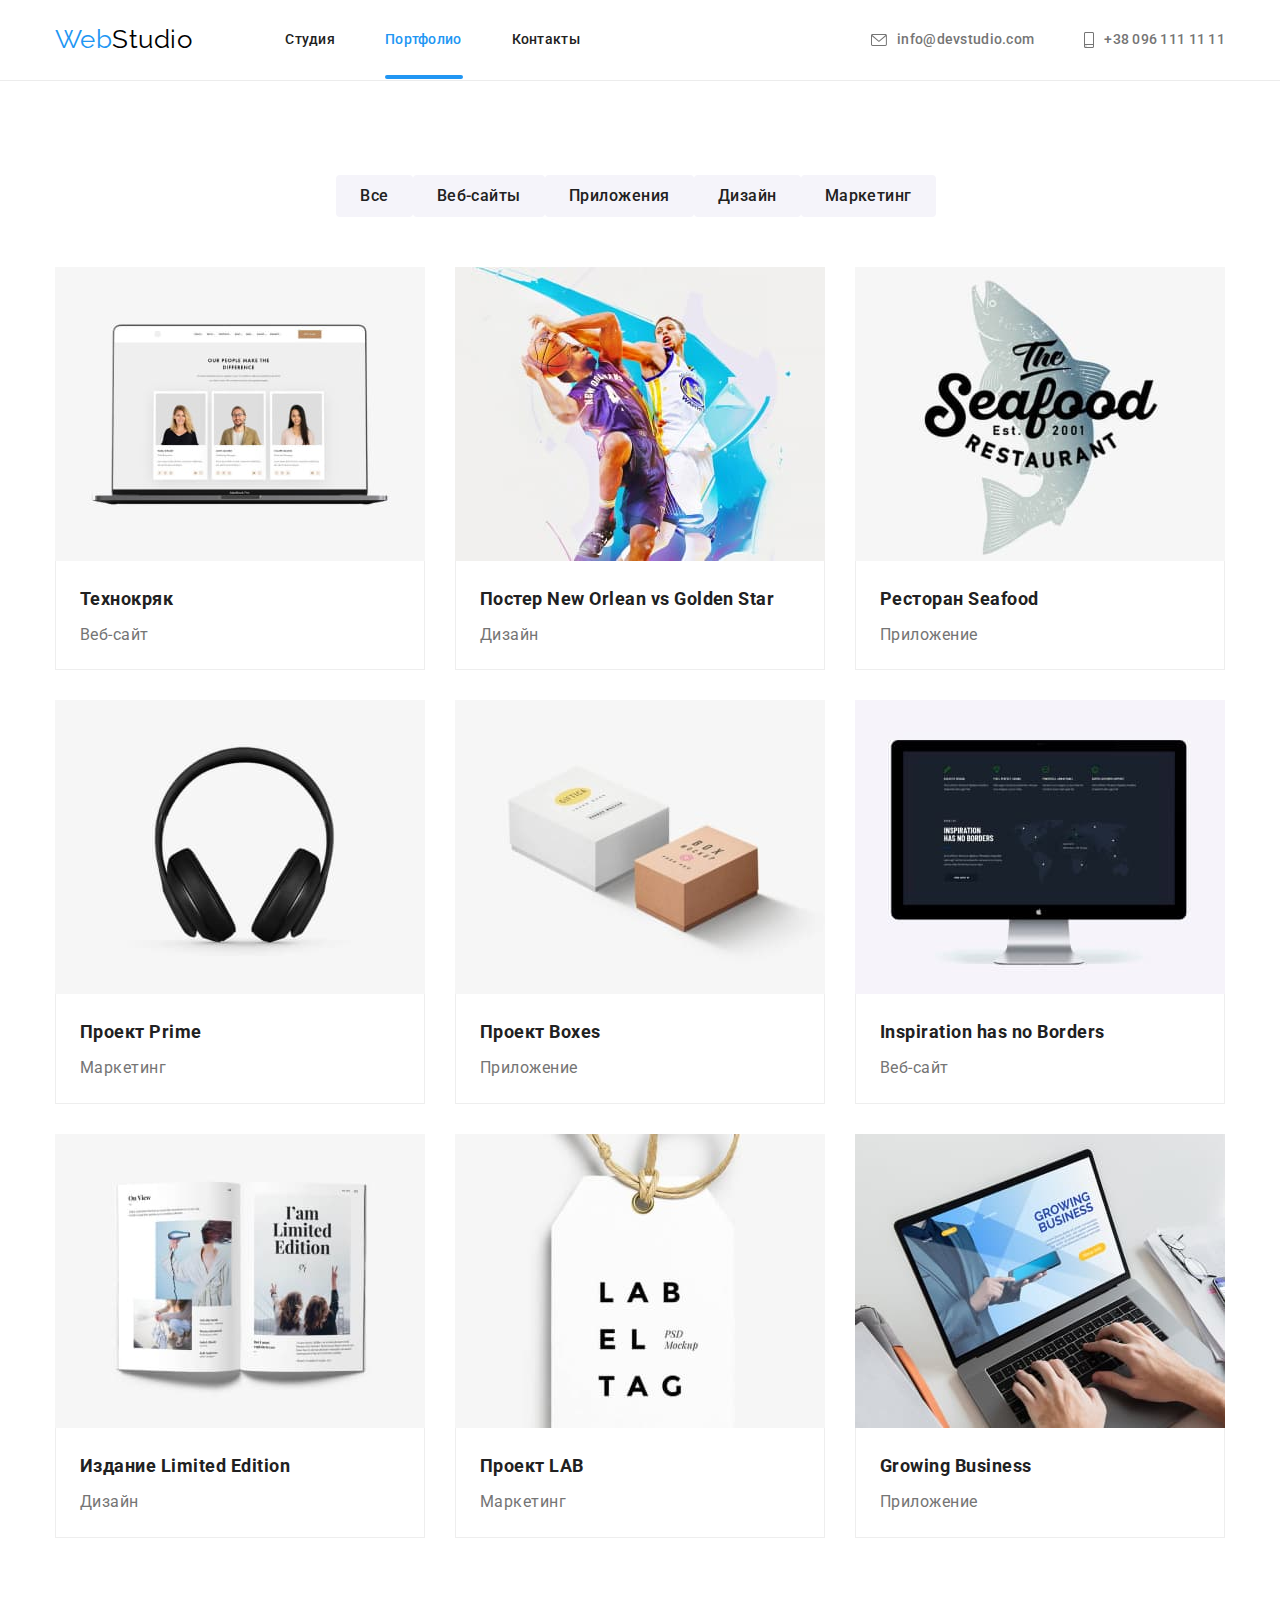
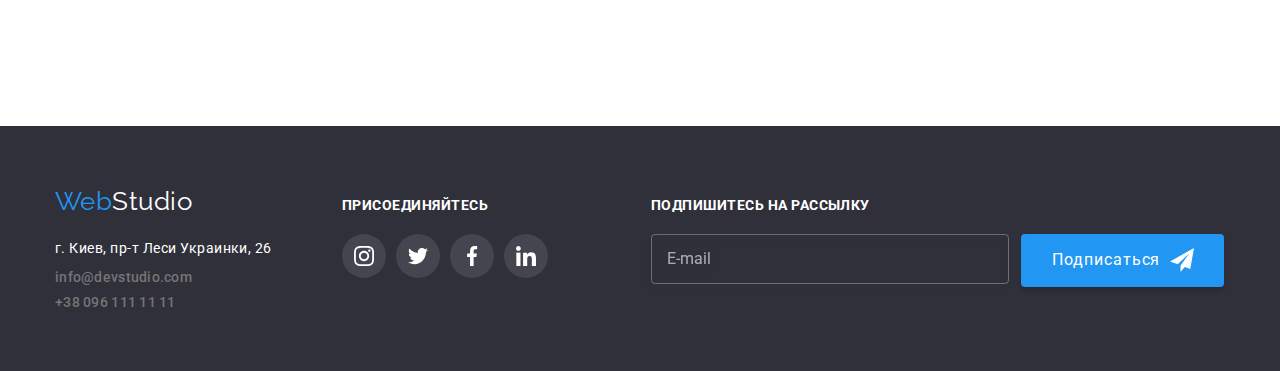
==== commit 089216bd: "сделал по бему" ====
--- a/portfolio.html
+++ b/portfolio.html
@@ -19,31 +19,31 @@
     <div class="container header-container">
     <nav class="navigation">
         <a href="index.html" class="logo">
-            Web<span class="logo-black">Studio</span>
+            Web<span class="logo__black">Studio</span>
         </a>
         <ul class="nav-portfolio">
-            <li class="item">
+            <li class="site-nav__item">
                 <a href="./index.html " class="nav">Студия</a>
             </li>
-            <li class="item">
+            <li class="site-nav__item">
                 <a href=" " class="nav-current">Портфолио</a>
             </li>
-            <li class="item">
+            <li class="site-nav__item">
                 <a href=" "class="nav">Контакты</a>
             </li>
         </ul>
     </nav>
     <ul class="contacts">
-        <li  class="contacts-item">
-            <a href="mailto:info@devstudio.com" class="contacts-link">
-                <svg class="icon-envelope" width="16px" height="12px">
+        <li  class="contacts__item">
+            <a href="mailto:info@devstudio.com" class="contacts__link">
+                <svg class="contacts__icon-envelope" width="16px" height="12px">
                     <use href="./images/icons/symbol-defs.svg#icon-phone1"></use>
                 </svg>info@devstudio.com</a>
         </li>
 
-        <li  class="contacts-item">
-            <a href="tel:+380961111111" class="contacts-link">
-                <svg class="icon-phone" width="10px" height="16px">
+        <li  class="contacts__item">
+            <a href="tel:+380961111111" class="contacts__link">
+                <svg class="contacts__icon-phone" width="10px" height="16px">
                     <use href="./images/icons/symbol-defs.svg#icon-smartphone"></use>
                 </svg>+38 096 111 11 11</a>
         </li>
@@ -243,6 +243,23 @@
                     </li>
                 </ul>
             </div>
+            <div class="subscription">
+            
+                <h2 class="subscription-title ">Подпишитесь на рассылку</h2>
+                <form class="subscription-form" name="subscription-form">
+                    <label for="email">
+                        <input class="footer-input" type="email" name="email" placeholder="E-mail" />
+                    </label>
+            
+                    <button class="footer-submit-button" type="submit">Подписаться
+                        <svg class="icon-submit-svg">
+                            <use href="./images/icons/icon-send.svg#icon-icon-send"></use>
+                        </svg>
+            
+                    </button>
+                </form>
+            
+            </div>
         </div>
     </footer>
 
--- a/css/main.min.css
+++ b/css/main.min.css
@@ -1,2 +1,2 @@
-:root{--primary-texr-color: #212121;--title-text-color: #757575;--accent-color: #2196f3;--white-color: #fff;--black-color: #000000;--color-baner: #2f303a;--current-fon-color: #f5f4fa}h1,h2,h3,h4,h5,h6,p{margin-top:0px;margin-bottom:0px}ul,ol{margin-top:0px;margin-bottom:0px;padding-left:0px}img{display:block}body{color:var(--title-text-color);background-color:var(--white-color);font-family:roboto, sans-serif;letter-spacing:0.03em;margin:0px}.container{width:1200px;margin:auto;padding-left:15px;padding-right:15px}.visually-hidden{position:absolute !important;clip:rect(1px 1px 1px 1px);clip:rect(1px, 1px, 1px, 1px);padding:0 !important;border:0 !important;height:1px !important;width:1px !important;overflow:hidden}.logo{color:var(--accent-color);font-family:Raleway;font-weight:400;font-size:26px;line-height:1.19;text-decoration:none;margin-right:93px;padding-top:24px;padding-bottom:25px;display:block}.logo :hover{color:var(--accent-color)}.logo-black{color:var(--black-color);font-family:Raleway;font-weight:400;font-size:26px;line-height:1.19}.header-container{display:flex;align-items:center}.navigation{display:flex;align-items:center}.site-nav{list-style-type:none;display:flex;align-items:center}.site-nav .link{color:var(--primary-texr-color);font-weight:500;font-size:14px;line-height:1.14;letter-spacing:0.02em;text-decoration:none;transition-property:color;transition-duration:250ms;transition-timing-function:cubic-bezier(0.4, 0, 0.2, 1)}.link,.current{padding-top:32px;padding-bottom:32px;display:block}.item:not(:last-child){margin-right:50px}.site-nav .link:hover,.site-nav .link:focus{color:var(--accent-color)}.site-nav .link.current{color:var(--accent-color)}.nav,.nav-current{padding-top:32px;padding-bottom:32px}.contacts-link:hover,.contacts-link:focus{color:var(--accent-color)}.icon-envelope:hover,.icon-envelope:focus{fill:var(--accent-color)}.icon-phone:hover,.icon-phone:focus{fill:var(--accent-color)}.icon-envelope,.icon-phone{margin-right:10px;fill:currentColor}.contacts-item:not(:last-child){margin-right:50px}.contacts{list-style-type:none;margin-left:auto;display:flex}.contacts-link{color:var(--title-text-color);text-decoration:none;font-weight:500;font-size:14px;line-height:1.14;letter-spacing:0.02em;font-style:normal;display:flex;align-items:center;transition-property:color;transition-duration:250ms;transition-timing-function:cubic-bezier(0.4, 0, 0.2, 1)}.contacts-link-foot{color:var(--title-text-color);text-decoration:none;font-weight:500;font-size:14px;line-height:1.14;letter-spacing:0.02em;font-style:normal;transition-duration:250ms;transition-timing-function:cubic-bezier(0.4, 0, 0.2, 1)}.contacts-link-foot:hover,.contacts-link-foot:focus{color:var(--accent-color)}.contacts-link{padding-top:32px;padding-bottom:32px}.contacts-link-foot{display:block}.hero{background-color:var(--color-baner);padding-top:200px;padding-bottom:200px;height:600px;width:1600px;background-image:linear-gradient(rgba(47,48,58,0.4), rgba(47,48,58,0.4)),url(../images/Img-min.jpg);background-repeat:no-repeat;background-position:center;background-size:cover}.hero-title{color:var(--white-color);font-weight:900;font-size:44px;line-height:1.36;text-align:center;text-transform:uppercase;margin-bottom:30px}.feat{padding-top:94px;padding-bottom:94px}.section{padding-bottom:94px}.section-title{color:var(--primary-texr-color);font-weight:700;font-size:36px;line-height:1.16;text-align:center}.heading{margin-bottom:50px}.image-box{list-style-type:none;display:flex;justify-content:space-between}.hidden{display:none}.ibox{position:relative}.image-box-text{position:absolute;width:100%;bottom:0px;font-weight:bold;font-size:14px;line-height:1.14;text-align:center;text-transform:uppercase;color:var(--white-color);background:rgba(47,48,58,0.8);padding-top:27px;padding-bottom:27px}.features{color:var(--primary-texr-color);font-weight:700;font-size:14px;line-height:1.14;text-transform:uppercase;margin-bottom:10px}.section-features{list-style-type:none;display:flex}.features-list{color:var(--title-text-color);font-weight:400;font-size:14px;line-height:1.7}.advantages{margin-right:30px}.advantages:last-child{margin-right:0px}.advantages-icon{display:flex;height:120px;justify-content:center;align-items:center;background:#f5f4fa;border-radius:4px;margin-bottom:30px}.team{display:flex;list-style-type:none;margin-left:-30px;margin-top:-30px}.masters-list{margin-left:30px;margin-top:30px;background-color:var(--white-color)}.section-team{background-color:var(--current-fon-color);padding-top:94px;padding-bottom:94px}.team-list{color:var(--primary-texr-color);font-weight:500;font-size:16px;line-height:1.18;text-align:center;margin-bottom:10px}.social-list{list-style-type:none;display:flex;justify-content:space-between}.social-list-icon{width:20px;height:20px;fill:currentColor}.social-link{display:flex;width:44px;height:44px;border-radius:50%;background:rgba(255,255,255,0.1);align-items:center;justify-content:center;color:#afb1b8;transition-property:color, background-color;transition-duration:250ms;transition-timing-function:cubic-bezier(0.4, 0, 0.2, 1)}.social-link:hover,.social-link:focus{color:var(--white-color);background-color:var(--accent-color)}.head{margin-bottom:50px}.team-professional{color:var(--title-text-col);font-weight:400;font-size:16px;line-height:1.18;text-align:center;margin-bottom:16px}.team-colums{padding-top:30px;padding-bottom:30px;padding-left:32px;padding-right:32px}.masters-list{box-shadow:0px 1px 3px rgba(0,0,0,0.12),0px 1px 1px rgba(0,0,0,0.14),0px 2px 1px rgba(0,0,0,0.2);border-radius:0px 0px 4px 4px}.section-clients{background:#ffffff}.clients-title{text-align:center;color:var(--primary-texr-color);font-weight:700;font-size:36px;line-height:1.16;margin-bottom:50px;text-align:center}.section-clients{padding-top:94px;padding-bottom:94px}.clients-list{display:flex;flex-wrap:wrap;margin-top:-30px;margin-left:-30px;list-style-type:none}.clients-item{flex-basis:calc((100% - 6 * 30px) / 6);margin-top:30px;margin-left:30px}.clients-link{display:flex;justify-content:center;align-items:center;width:170px;height:92px;border:1px solid #afb1b8;border-radius:4px;transition-property:border-color;transition-duration:250ms;transition-timing-function:cubic-bezier(0.4, 0, 0.2, 1)}.clients-link:hover .icon-logo,.clients-link:focus .icon-logo{fill:var(--accent-color)}.clients-link:hover,.clients-link:focus{border-color:var(--accent-color)}.icon-logo{width:106px;height:60px;fill:#afb1b8;transition-property:fill}.button{font-family:inherit;font-weight:bold;font-size:16px;line-height:1.87;letter-spacing:0.06em;color:var(--white-color);background:var(--accent-color);padding:10px 32px;border-radius:4px;display:block;margin-right:auto;margin-left:auto;border-color:transparent;box-shadow:0px 4px 4px rgba(0,0,0,0.15)}.footer{background-color:var(--color-baner);font-family:Roboto;font-weight:500;font-size:14px;line-height:16px;letter-spacing:1.14;padding-bottom:60px;padding-top:60px}.logo-footer{color:var(--accent-color);font-family:Raleway;font-weight:400;font-size:26px;line-height:1.19;text-decoration:none}.logo-footer :hover{color:var(--accent-color)}.logo-white{color:var(--white-color);font-family:Raleway;font-weight:400;font-size:26px;line-height:1.19}.footer-address{margin-top:20px}.address{color:var(--white-color);font-style:normal;font-weight:400;font-size:14px;line-height:1.7;margin-bottom:9px}.contacts-footer{color:var(--title-text-color);text-decoration:none;font-weight:500;font-size:14px;line-height:1.14;letter-spacing:0.02em;font-style:normal;list-style-type:none}.mail:not(:last-child){margin-bottom:9px}.social-footer{list-style-type:none}.socical-footer-icon{width:20px;height:20px}.socical-footer-link{display:flex;align-items:center;justify-content:center;width:44px;height:44px;border-radius:50%;background-color:rgba(255,255,255,0.1);margin-right:10px;fill:var(--white-color);transition-property:background-color;transition-duration:250ms;transition-timing-function:cubic-bezier(0.4, 0, 0.2, 1)}.socical-footer-link:hover,.socical-footer-link:focus{background-color:var(--accent-color)}.social-footer{display:flex}.social-corner{margin-left:70px}.current-container{display:flex;align-items:baseline}.sociale-title{font-size:14px;line-height:1.14;text-transform:uppercase;color:var(--white-color);margin-bottom:20px}.subscription{margin-left:93px}.subscription-title{font-size:14px;line-height:1.14;text-transform:uppercase;color:#ffffff;margin-bottom:20px}.subscription-form{display:flex}.footer-input{width:358px;height:50px;background-color:transparent;padding:15px;border:1px solid rgba(255,255,255,0.3);box-sizing:border-box;filter:drop-shadow(0px 4px 4px rgba(0,0,0,0.15));border-radius:4px;outline:none;color:#ffffff}.footer-input:focus{border-color:var(--accent-color);transition-property:border-color;transition-duration:250ms;transition-timing-function:cubic-bezier(0.4, 0, 0.2, 1)}.footer-input::placeholder{font-size:16px;line-height:1.25;color:rgba(255,255,255,0.6)}
+:root{--primary-texr-color: #212121;--title-text-color: #757575;--accent-color: #2196f3;--white-color: #fff;--black-color: #000000;--color-baner: #2f303a;--current-fon-color: #f5f4fa}h1,h2,h3,h4,h5,h6,p{margin-top:0px;margin-bottom:0px}ul,ol{margin-top:0px;margin-bottom:0px;padding-left:0px}img{display:block}body{color:var(--title-text-color);background-color:var(--white-color);font-family:roboto, sans-serif;letter-spacing:0.03em;margin:0px}.container{width:1200px;margin:auto;padding-left:15px;padding-right:15px}.visually-hidden{position:absolute !important;clip:rect(1px 1px 1px 1px);clip:rect(1px, 1px, 1px, 1px);padding:0 !important;border:0 !important;height:1px !important;width:1px !important;overflow:hidden}.logo{color:var(--accent-color);font-family:Raleway;font-weight:400;font-size:26px;line-height:1.19;text-decoration:none;margin-right:93px;padding-top:24px;padding-bottom:25px;display:block}.logo :hover{color:var(--accent-color)}.logo__black{color:var(--black-color);font-family:Raleway;font-weight:400;font-size:26px;line-height:1.19}.header-container{display:flex;align-items:center}.navigation{display:flex;align-items:center}.site-nav{list-style-type:none;display:flex;align-items:center}.site-nav .site-nav__link{color:var(--primary-texr-color);font-weight:500;font-size:14px;line-height:1.14;letter-spacing:0.02em;text-decoration:none;transition-property:color;transition-duration:250ms;transition-timing-function:cubic-bezier(0.4, 0, 0.2, 1)}.site-nav .site-nav__link:hover,.site-nav .site-nav__link:focus{color:var(--accent-color)}.site-nav__link,.current{padding-top:32px;padding-bottom:32px;display:block}.site-nav__item:not(:last-child){margin-right:50px}.site-nav .site-nav__link.current{color:var(--accent-color)}.nav,.nav-current{padding-top:32px;padding-bottom:32px}.contacts__link:hover,.contacts__link:focus{color:var(--accent-color)}.contacts__icon-envelope:hover,.contacts__icon-envelope:focus{fill:var(--accent-color)}.contacts__icon-phone:hover,.contacts__icon-phone:focus{fill:var(--accent-color)}.contacts__icon-envelope,.contacts__icon-phone{margin-right:10px;fill:currentColor}.contacts__item:not(:last-child){margin-right:50px}.contacts{list-style-type:none;margin-left:auto;display:flex}.contacts__link{color:var(--title-text-color);text-decoration:none;font-weight:500;font-size:14px;line-height:1.14;letter-spacing:0.02em;font-style:normal;display:flex;align-items:center;transition-property:color;transition-duration:250ms;transition-timing-function:cubic-bezier(0.4, 0, 0.2, 1)}.contacts__link{padding-top:32px;padding-bottom:32px}.contacts-link-foot{color:var(--title-text-color);text-decoration:none;font-weight:500;font-size:14px;line-height:1.14;letter-spacing:0.02em;font-style:normal;transition-duration:250ms;transition-timing-function:cubic-bezier(0.4, 0, 0.2, 1)}.contacts-link-foot:hover,.contacts-link-foot:focus{color:var(--accent-color)}.contacts-link-foot:hover,.contacts-link-foot:focus{display:block}.hero{background-color:var(--color-baner);padding-top:200px;padding-bottom:200px;height:600px;width:1600px;background-image:linear-gradient(rgba(47,48,58,0.4), rgba(47,48,58,0.4)),url(../images/Img-min.jpg);background-repeat:no-repeat;background-position:center;background-size:cover}.hero-title{color:var(--white-color);font-weight:900;font-size:44px;line-height:1.36;text-align:center;text-transform:uppercase;margin-bottom:30px}.feat{padding-top:94px;padding-bottom:94px}.section{padding-bottom:94px}.section-title{color:var(--primary-texr-color);font-weight:700;font-size:36px;line-height:1.16;text-align:center}.heading{margin-bottom:50px}.image-box{list-style-type:none;display:flex;justify-content:space-between}.hidden{display:none}.ibox{position:relative}.image-box-text{position:absolute;width:100%;bottom:0px;font-weight:bold;font-size:14px;line-height:1.14;text-align:center;text-transform:uppercase;color:var(--white-color);background:rgba(47,48,58,0.8);padding-top:27px;padding-bottom:27px}.features{color:var(--primary-texr-color);font-weight:700;font-size:14px;line-height:1.14;text-transform:uppercase;margin-bottom:10px}.section-features{list-style-type:none;display:flex}.features-list{color:var(--title-text-color);font-weight:400;font-size:14px;line-height:1.7}.advantages{margin-right:30px}.advantages:last-child{margin-right:0px}.advantages-icon{display:flex;height:120px;justify-content:center;align-items:center;background:#f5f4fa;border-radius:4px;margin-bottom:30px}.team{display:flex;list-style-type:none;margin-left:-30px;margin-top:-30px}.masters-list{margin-left:30px;margin-top:30px;background-color:var(--white-color)}.masters-list{box-shadow:0px 1px 3px rgba(0,0,0,0.12),0px 1px 1px rgba(0,0,0,0.14),0px 2px 1px rgba(0,0,0,0.2);border-radius:0px 0px 4px 4px}.section-team{background-color:var(--current-fon-color);padding-top:94px;padding-bottom:94px}.team-list{color:var(--primary-texr-color);font-weight:500;font-size:16px;line-height:1.18;text-align:center;margin-bottom:10px}.social-list{list-style-type:none;display:flex;justify-content:space-between}.social-list-icon{width:20px;height:20px;fill:currentColor}.social-link{display:flex;width:44px;height:44px;border-radius:50%;background:rgba(255,255,255,0.1);align-items:center;justify-content:center;color:#afb1b8;transition-property:color, background-color;transition-duration:250ms;transition-timing-function:cubic-bezier(0.4, 0, 0.2, 1)}.social-link:hover,.social-link:focus{color:var(--white-color);background-color:var(--accent-color)}.head{margin-bottom:50px}.team-professional{color:var(--title-text-col);font-weight:400;font-size:16px;line-height:1.18;text-align:center;margin-bottom:16px}.team-colums{padding-top:30px;padding-bottom:30px;padding-left:32px;padding-right:32px}.section-clients{background:#ffffff}.clients-title{text-align:center;color:var(--primary-texr-color);font-weight:700;font-size:36px;line-height:1.16;margin-bottom:50px;text-align:center}.section-clients{padding-top:94px;padding-bottom:94px}.clients-list{display:flex;flex-wrap:wrap;margin-top:-30px;margin-left:-30px;list-style-type:none}.clients-item{flex-basis:calc((100% - 6 * 30px) / 6);margin-top:30px;margin-left:30px}.clients-link{display:flex;justify-content:center;align-items:center;width:170px;height:92px;border:1px solid #afb1b8;border-radius:4px;transition-property:border-color;transition-duration:250ms;transition-timing-function:cubic-bezier(0.4, 0, 0.2, 1)}.clients-link:hover,.clients-link:focus{border-color:var(--accent-color)}.clients-link:hover .icon-logo,.clients-link:focus .icon-logo{fill:var(--accent-color)}.icon-logo{width:106px;height:60px;fill:#afb1b8;transition-property:fill}.hero__button{font-family:inherit;font-weight:bold;font-size:16px;line-height:1.87;letter-spacing:0.06em;color:var(--white-color);background:var(--accent-color);padding:10px 32px;border-radius:4px;display:block;margin-right:auto;margin-left:auto;border-color:transparent;box-shadow:0px 4px 4px rgba(0,0,0,0.15)}.footer{background-color:var(--color-baner);font-family:Roboto;font-weight:500;font-size:14px;line-height:16px;letter-spacing:1.14;padding-bottom:60px;padding-top:60px}.logo-footer{color:var(--accent-color);font-family:Raleway;font-weight:400;font-size:26px;line-height:1.19;text-decoration:none}.logo-footer :hover{color:var(--accent-color)}.logo-white{color:var(--white-color);font-family:Raleway;font-weight:400;font-size:26px;line-height:1.19}.footer-address{margin-top:20px}.address{color:var(--white-color);font-style:normal;font-weight:400;font-size:14px;line-height:1.7;margin-bottom:9px}.contacts-footer{color:var(--title-text-color);text-decoration:none;font-weight:500;font-size:14px;line-height:1.14;letter-spacing:0.02em;font-style:normal;list-style-type:none}.mail:not(:last-child){margin-bottom:9px}.social-footer{list-style-type:none}.socical-footer-icon{width:20px;height:20px}.socical-footer-link{display:flex;align-items:center;justify-content:center;width:44px;height:44px;border-radius:50%;background-color:rgba(255,255,255,0.1);margin-right:10px;fill:var(--white-color);transition-property:background-color;transition-duration:250ms;transition-timing-function:cubic-bezier(0.4, 0, 0.2, 1)}.socical-footer-link:hover,.socical-footer-link:focus{background-color:var(--accent-color)}.social-footer{display:flex}.social-corner{margin-left:70px}.current-container{display:flex;align-items:baseline}.sociale-title{font-size:14px;line-height:1.14;text-transform:uppercase;color:var(--white-color);margin-bottom:20px}.subscription{margin-left:93px}.subscription-title{font-size:14px;line-height:1.14;text-transform:uppercase;color:#ffffff;margin-bottom:20px}.subscription-form{display:flex}.footer-input{width:358px;height:50px;background-color:transparent;padding:15px;border:1px solid rgba(255,255,255,0.3);box-sizing:border-box;filter:drop-shadow(0px 4px 4px rgba(0,0,0,0.15));border-radius:4px;outline:none;color:#ffffff}.footer-input:focus{border-color:var(--accent-color);transition-property:border-color;transition-duration:250ms;transition-timing-function:cubic-bezier(0.4, 0, 0.2, 1)}.footer-input::placeholder{font-size:16px;line-height:1.25;color:rgba(255,255,255,0.6)}.footer-submit-button{display:inline-flex;align-items:center;text-align:center;font-size:16px;line-height:1.8;letter-spacing:0.06em;padding-bottom:10px;padding-top:10px;padding-left:29px;padding-right:28px;margin-left:12px;background:var(--accent-color);color:#ffffff;box-shadow:0px 4px 4px rgba(0,0,0,0.15);border-radius:4px;border-color:transparent;cursor:pointer;outline:none}.icon-submit-svg{margin-left:10px;width:24px;height:24px}.header-nav{border-bottom:1px solid #ececec}.nav-portfolio,.nav{color:var(--primary-texr-color);font-weight:500;font-size:14px;line-height:1.14;letter-spacing:0.02em;text-decoration:none;list-style-type:none;transition-property:color;transition-duration:250ms;transition-timing-function:cubic-bezier(0.4, 0, 0.2, 1)}.nav-portfolio:hover,.nav-portfolio:focus,.nav:hover,.nav:focus{color:var(--accent-color);text-decoration:none}.nav-portfolio{list-style-type:none;display:flex;align-items:center}.nav-portfolio .nav-current{color:var(--accent-color);text-decoration:none}.section-portfolio{color:var(--primary-texr-color);padding-bottom:94px;padding-top:94px}.work-box{display:flex;flex-wrap:wrap;list-style-type:none;margin-top:-30px;margin-left:-30px;margin-bottom:94px}.examples-box{margin-top:30px;margin-left:30px}.overlay{position:absolute;top:0px;left:0px;height:100%;width:100%;background-color:rgba(33,150,243,0.9);color:var(--white-color);padding-left:24px;padding-right:24px;padding-top:63px;padding-bottom:63px;overflow:auto;transform:translateY(100%);font-size:18px;line-height:1.56;transition-property:transform;transition-duration:250ms;transition-timing-function:cubic-bezier(0.4, 0, 0.2, 1)}.box-portfolio-img{position:relative;overflow:hidden}.type-link:hover .overlay,.type-link:focus .overlay{transform:translateY(0%);transition-property:transform;transition-duration:250ms;transition-timing-function:cubic-bezier(0.4, 0, 0.2, 1)}.type-link{text-decoration:none;display:block;position:relative;transition-property:box-shadow;transition-duration:250ms;transition-timing-function:cubic-bezier(0.4, 0, 0.2, 1)}.type-link:hover,.type-link:focus{box-shadow:0px 3px 1px rgba(0,0,0,0.1),0px 1px 2px rgba(0,0,0,0.08),0px 2px 2px rgba(0,0,0,0.12)}.type-cover{padding-left:24px;padding-right:24px;border-bottom:1px solid #eeeeee;border-right:1px solid #eeeeee;border-left:1px solid #eeeeee;padding-top:20px;padding-bottom:20px}.work-list{font-family:Roboto;font-style:normal;font-weight:bold;font-size:36px;line-height:1.16;text-align:center;letter-spacing:0.03em}.examples{color:var(--primary-texr-color);font-family:Roboto;font-weight:700;font-size:18px;line-height:2;margin-bottom:4px}.examples-list{color:var(--title-text-color);font-family:Roboto;font-weight:400;font-size:16px;line-height:1.8}.button-portfolio .button-current{color:var(--primary-texr-color);background-color:var(--current-fon-color);font-family:inherit;font-weight:500;font-size:16px;line-height:1.6;text-align:center;letter-spacing:0.03em;color:#212121;background:#f5f4fa;cursor:pointer;border-radius:4px;border-color:transparent;transition-property:color, background-color, box-shadow;transition-duration:250ms;transition-timing-function:cubic-bezier(0.4, 0, 0.2, 1)}.button-portfolio .button-current:focus,.button-portfolio .button-current:hover,.button-portfolio .button-current:focus{color:var(--white-color);background-color:var(--accent-color);box-shadow:0px 3px 1px rgba(0,0,0,0.1),0px 1px 2px rgba(0,0,0,0.08),0px 2px 2px rgba(0,0,0,0.12)}.button-current{padding:6px 22px}.button-current:focus,.button-current:hover{color:var(--white-color);background-color:var(--accent-color)}.button-portfolio{display:flex;list-style-type:none;justify-content:center;margin-bottom:50px}.button-portfolio:not(:last-child){margin-right:8px}.backdrop{position:fixed;top:0;left:0;width:100vw;height:100vh;background-color:rgba(0,0,0,0.2);transition-property:opacity, visibility;transition-duration:250ms;transition-timing-function:cubic-bezier(0.4, 0, 0.2, 1)}.modal{position:absolute;left:50%;top:50%;width:528px;height:580px;background-color:var(--white-color);transform:translate(-50%, -50%);box-shadow:0px 1px 3px rgba(0,0,0,0.12),0px 1px 1px rgba(0,0,0,0.14),0px 2px 1px rgba(0,0,0,0.2);border-radius:4px;padding:40px}.close-btn{position:absolute;top:8px;right:8px;cursor:pointer;display:flex;justify-content:center;align-items:center;width:30px;height:30px;border-radius:50%;border:1px solid rgba(0,0,0,0.1);background-color:transparent}.close-btn:focus{fill:var(--accent-color)}.close-svg:hover{fill:var(--accent-color)}.is-hidden{opacity:0;visibility:hidden;pointer-events:none}.current{position:relative}.current::after{content:"";display:block;position:absolute;width:48px;height:4px;background:var(--accent-color);border-radius:2px;bottom:0}.nav-current{position:relative}.nav-current::after{content:"";display:block;position:absolute;width:78px;height:4px;background:var(--accent-color);border-radius:2px;bottom:0}.modal-form{display:flex;flex-direction:column}.modal-form-head{color:var(--black-color);font-family:Roboto;font-weight:700;font-size:20px;line-height:1.15;text-align:center;letter-spacing:0.03em;margin-bottom:28px}.modal-form-field{font-family:Roboto;font-weight:400;font-size:12px;line-height:1.16;color:var(--title-text-color);margin-bottom:10px;letter-spacing:0.01em;color:#757575}.modal-form-field-curent{font-family:Roboto;font-weight:400;font-size:12px;line-height:1.16;color:var(--title-text-color);margin-bottom:10px;letter-spacing:0.01em;color:#757575;margin-bottom:10px}.modal-form-input-wrapper{margin-top:4px;display:block;position:relative}.modal-form-input{width:100%;height:40px;border:1px solid rgba(33,33,33,0.2);box-sizing:border-box;border-radius:4px;padding-left:42px;transition-property:border-color;transition-duration:250ms;transition-timing-function:cubic-bezier(0.4, 0, 0.2, 1)}.modal-form-input:focus,.modal-form-input:hover{outline:none;border-color:var(--accent-color)}.socical-footer-icon-current{position:absolute;top:50%;transform:translateY(-50%);display:block;width:18px;height:18px;left:12px;transition-property:fill;transition-duration:250ms;transition-timing-function:cubic-bezier(0.4, 0, 0.2, 1)}.modal-form-input:focus+.socical-footer-icon-current,.modal-form-input:hover+.socical-footer-icon-current{fill:var(--accent-color)}.modal-form-messege{width:100%;height:120px;margin-top:4px;border:1px solid rgba(33,33,33,0.2);padding:12px 16px;resize:none;outline:none;border-radius:4px}.modal-form-messege:focus,.modal-form-messege:hover{outline:none;border-color:var(--accent-color);transition-duration:250ms;transition-timing-function:cubic-bezier(0.4, 0, 0.2, 1)}.modal-form-messege::placeholder{font-family:Roboto;font-weight:400;font-size:12px;line-height:1.16px;letter-spacing:0.01em;color:rgba(117,117,117,0.5)}.modal-form-checkbox:focus+.modal-form-checkbox-label::before{outline:none;border-color:var(--accent-color)}.modal-form-checkbox-label{display:flex;align-items:center;font-family:Roboto;font-weight:400;font-size:14px;line-height:1.7px;letter-spacing:0.03em;color:#757575;margin-bottom:30px;margin-left:14px}.modal-form-checkbox-label::before{display:block;content:"";width:16px;height:15px;border:2px solid black;border-radius:2px;cursor:pointer;margin-right:7px}.modal-form-checkbox:checked+.modal-form-checkbox-label::before{background-color:var(--accent-color);background-image:url(../images/icons/Vector.svg);background-repeat:no-repeat;background-origin:border-box;background-position:center;border-color:transparent}.modal-form-label-link{color:var(--accent-color);line-height:1.71;text-decoration-line:underline}.modal-form-btn{display:block;padding:10px 55px;width:200px;height:50px;margin:0 auto;font-size:16px;line-height:1.8;letter-spacing:0.06em;color:#ffffff;background:#188ce8;box-shadow:0px 4px 4px rgba(0,0,0,0.15);border-radius:4px;outline:none;cursor:pointer;border:transparent}.modal-form-btn:focus,.modal-form-btn:hover{box-shadow:0px 1px 3px rgba(0,0,0,0.12),0px 1px 1px rgba(0,0,0,0.14),0px 2px 1px rgba(0,0,0,0.2)}
 /*# sourceMappingURL=main.min.css.map */